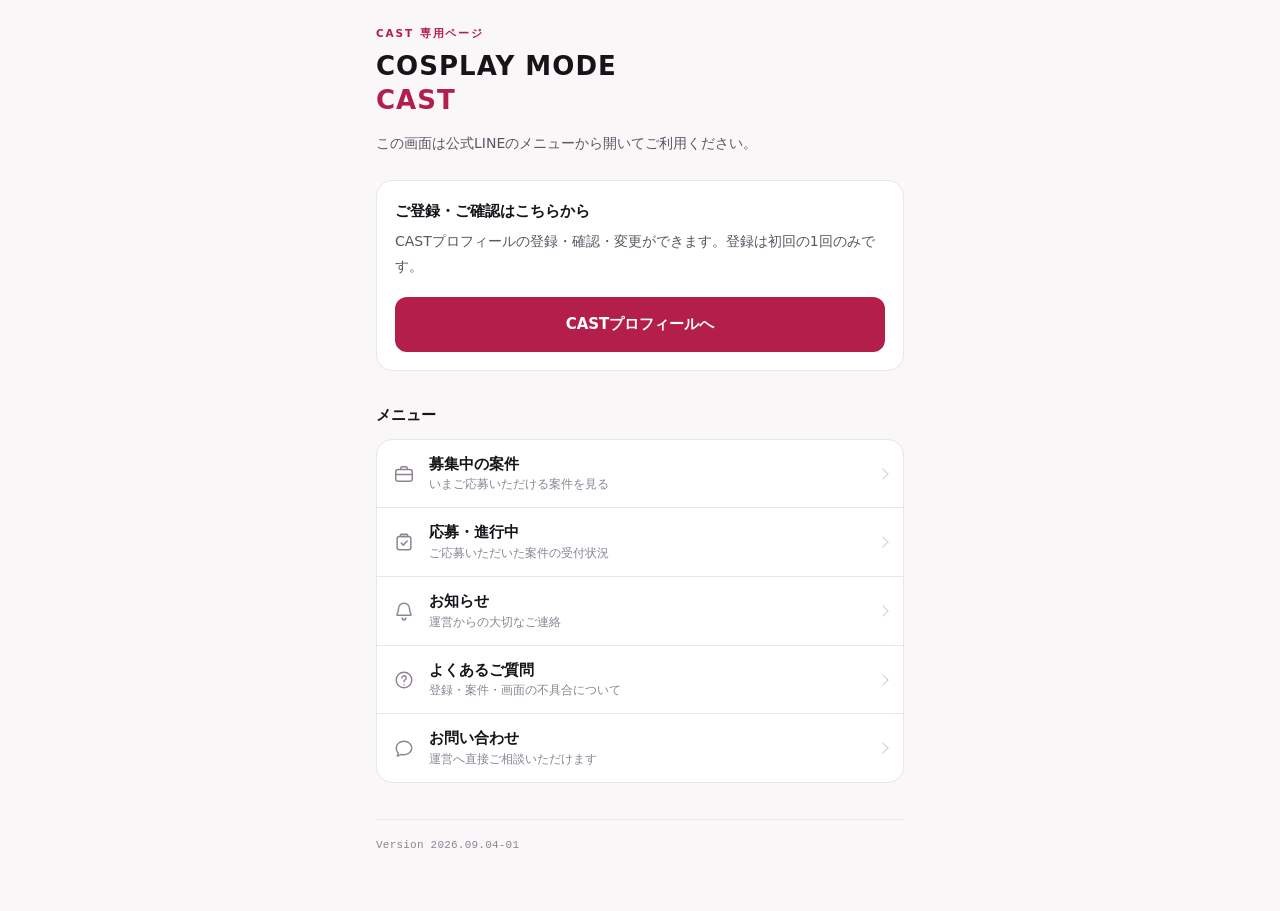
==== index.html @ 5877d8b6 "style: LINE公式サービスの見せ方に寄せて平面的に整える 参考: LYPプレミアムの「あなたのプレミアム特典」画面。 影とグラデーションで区切らず、余白・角丸・1pxの罫で区切る作りに変更した" ====
<!doctype html>
<html lang="ja">
<head>
<meta charset="utf-8">
<meta name="viewport" content="width=device-width, initial-scale=1, viewport-fit=cover">
<meta name="robots" content="noindex, nofollow">
<meta name="theme-color" content="#faf7f9" media="(prefers-color-scheme: light)">
<meta name="theme-color" content="#121016" media="(prefers-color-scheme: dark)">
<title>COSPLAY MODE CAST</title>
<link rel="stylesheet" href="assets/app.css">
</head>
<body>
<div class="wrap">
<main>

<header class="hero">
<p class="eyebrow">CAST 専用ページ</p>
<h1>COSPLAY MODE<span>CAST</span></h1>
<p class="lead">この画面は公式LINEのメニューから開いてご利用ください。</p>
</header>

<div class="panel">
<h3>ご登録・ご確認はこちらから</h3>
<p>CASTプロフィールの登録・確認・変更ができます。登録は初回の1回のみです。</p>
<div class="actions">
<a class="btn btn-primary" href="profile/">CASTプロフィールへ</a>
</div>
</div>

<h2>メニュー</h2>
<ul class="menu">

<li><a href="projects/">
<svg class="ico" viewBox="0 0 24 24" fill="none" stroke="currentColor" stroke-width="1.6" stroke-linecap="round" stroke-linejoin="round" aria-hidden="true"><rect x="3" y="7" width="18" height="13" rx="2.5"/><path d="M8.5 7V5.5A1.5 1.5 0 0 1 10 4h4a1.5 1.5 0 0 1 1.5 1.5V7"/><path d="M3 12.5h18"/></svg>
<span class="m-title">募集中の案件<span class="m-desc">いまご応募いただける案件を見る</span></span>
<span class="chev"></span>
</a></li>

<li><a href="entries/">
<svg class="ico" viewBox="0 0 24 24" fill="none" stroke="currentColor" stroke-width="1.6" stroke-linecap="round" stroke-linejoin="round" aria-hidden="true"><path d="M9 3.5h6a1 1 0 0 1 1 1V6H8V4.5a1 1 0 0 1 1-1z"/><rect x="4.5" y="6" width="15" height="14.5" rx="2.5"/><path d="M9 13.2l2.2 2.2 4.3-4.4"/></svg>
<span class="m-title">応募・進行中<span class="m-desc">ご応募いただいた案件の受付状況</span></span>
<span class="chev"></span>
</a></li>

<li><a href="notices/">
<svg class="ico" viewBox="0 0 24 24" fill="none" stroke="currentColor" stroke-width="1.6" stroke-linecap="round" stroke-linejoin="round" aria-hidden="true"><path d="M6 9.5a6 6 0 0 1 12 0c0 3.8 1.1 5.2 1.7 5.9.4.5 0 1.2-.6 1.2H4.9c-.6 0-1-.7-.6-1.2C4.9 14.7 6 13.3 6 9.5z"/><path d="M10 19.5a2 2 0 0 0 4 0"/></svg>
<span class="m-title">お知らせ<span class="m-desc">運営からの大切なご連絡</span></span>
<span class="chev"></span>
</a></li>

<li><a href="faq/">
<svg class="ico" viewBox="0 0 24 24" fill="none" stroke="currentColor" stroke-width="1.6" stroke-linecap="round" stroke-linejoin="round" aria-hidden="true"><circle cx="12" cy="12" r="8.5"/><path d="M9.7 9.6a2.4 2.4 0 1 1 3.5 2.2c-.8.4-1.2 1-1.2 1.8v.3"/><path d="M12 17.1h.01"/></svg>
<span class="m-title">よくあるご質問<span class="m-desc">登録・案件・画面の不具合について</span></span>
<span class="chev"></span>
</a></li>

<li><a href="contact/">
<svg class="ico" viewBox="0 0 24 24" fill="none" stroke="currentColor" stroke-width="1.6" stroke-linecap="round" stroke-linejoin="round" aria-hidden="true"><path d="M20.5 12c0 4-3.8 7.3-8.5 7.3-.9 0-1.8-.1-2.6-.3L4.7 20.8l1.1-3.2C4.4 16.2 3.5 14.2 3.5 12c0-4 3.8-7.3 8.5-7.3s8.5 3.3 8.5 7.3z"/></svg>
<span class="m-title">お問い合わせ<span class="m-desc">運営へ直接ご相談いただけます</span></span>
<span class="chev"></span>
</a></li>

</ul>

</main>
<footer class="foot"><span id="version"></span></footer>
</div>
<script src="assets/config.js"></script>
<script src="assets/app.js"></script>
</body>
</html>
---- assets/app.css ----
/* COSPLAY MODE CAST — LIFF 共通スタイル
   モバイルファースト。LINEアプリ内ブラウザで読む前提。
   外部フォント・外部CSSは読み込まない（LINE内での表示を速くするため）。

   考えかた
   - 影とグラデーションで区切らない。余白・角丸・1pxの罫で区切る
   - 装飾の線を足さない。見出しは小さな太字ラベルだけで済ませる
   - 色は下のトークンだけを使う。個別の色を直接書かない

   目次
     1. トークン
     2. 土台
     3. 見出しと文章
     4. ブランド表示
     5. 一覧（メニュー）
     6. 進捗
     7. 入力
     8. ボタン
     9. 箱（カード・注意書き・エラー）
    10. 明細
    11. 質問と答え
    12. 空・読み込み中
    13. フッター
    14. 出現
*/

/* ===== 1. トークン ===== */

:root {
  /* 面 */
  --bg: #faf7f9;          /* ページ地。カードを白で立たせるためわずかに色を入れる */
  --surface: #ffffff;     /* カード */
  --surface-2: #f6f2f4;   /* 答えの面・押下・骨組み表示 */
  --field-bg: #ffffff;    /* 入力欄 */

  /* 文字 */
  --text: #171319;
  --text-sub: #5c5462;
  --text-mute: #8c8492;

  /* 罫 */
  --line: #ebe4e8;
  --line-strong: #d6ccd2;

  /* ブランド */
  --accent: #b31e4b;
  --accent-ink: #ffffff;
  --accent-soft: #fdeef3;
  --accent-line: #f2d2dd;

  /* 状態 */
  --ok: #126c4d;
  --ok-soft: #eaf4ef;
  --ok-line: #c6e2d5;
  --err: #b8241d;
  --err-soft: #fdecea;
  --err-line: #f3c9c5;

  /* かたち */
  --r-lg: 16px;   /* カード・一覧 */
  --r-md: 12px;   /* ボタン・入力欄・注意書き */
  --r-sm: 8px;
  --r-pill: 999px;

  --font: "Hiragino Sans", "Hiragino Kaku Gothic ProN", "Yu Gothic", "Noto Sans JP", system-ui, sans-serif;
  --mono: ui-monospace, SFMono-Regular, Menlo, monospace;
}

@media (prefers-color-scheme: dark) {
  :root {
    --bg: #121016;
    --surface: #1c1922;
    --surface-2: #24202c;
    --field-bg: #221e2a;

    --text: #ece8ef;
    --text-sub: #b9b1c1;
    --text-mute: #8b8397;

    --line: #302b39;
    --line-strong: #46404f;

    --accent: #ff6f95;
    --accent-ink: #290914;
    --accent-soft: #2e131c;
    --accent-line: #48202e;

    --ok: #58c99b;
    --ok-soft: #10251c;
    --ok-line: #234a38;
    --err: #ff8a7f;
    --err-soft: #2e1513;
    --err-line: #55251f;
  }
}

/* ===== 2. 土台 ===== */

* { box-sizing: border-box; }

html, body {
  margin: 0;
  padding: 0;
  background: var(--bg);
  color: var(--text);
  font-family: var(--font);
  font-size: 16px;      /* iOS のフォーカス時ズームを防ぐため 16px を下回らせない */
  line-height: 1.75;
  -webkit-text-size-adjust: 100%;
  -webkit-font-smoothing: antialiased;
}

.wrap {
  max-width: 560px;
  margin: 0 auto;
  padding: 20px 16px calc(56px + env(safe-area-inset-bottom));
}

a {
  color: var(--accent);
  text-decoration-thickness: 1px;
  text-underline-offset: 2px;
}

/* 一覧・アコーディオンで使う山括弧。細く大きく描く */
.chev {
  flex: none;
  width: 8px;
  height: 8px;
  border-top: 1.4px solid var(--line-strong);
  border-right: 1.4px solid var(--line-strong);
  transform: rotate(45deg);
}

[hidden] { display: none !important; }

/* ===== 3. 見出しと文章 ===== */

h1 {
  font-size: 22px;
  line-height: 1.45;
  margin: 0 0 8px;
}

/* 装飾の線は引かない。箱の外に置くラベルとして扱う。
   入力欄のラベル（13.5px）より一段大きくして上下関係を出す */
h2 {
  font-size: 15px;
  line-height: 1.6;
  margin: 32px 0 12px;
  padding: 0;
}

h3 {
  font-size: 15px;
  line-height: 1.6;
  margin: 0 0 6px;
}

.lead {
  color: var(--text-sub);
  font-size: 14px;
  line-height: 1.8;
  margin: 0 0 20px;
}

/* 見出しの直後に置かれる箱には間隔をつくる */
h1 + .panel,
h1 + .notice,
h1 + .empty,
h1 + .summary,
.lead + .panel,
.lead + .empty { margin-top: 16px; }

/* ===== 4. ブランド表示 ===== */

/* 入口以外のページの上端。押すと入口へ戻る */
.topbar {
  position: sticky;
  top: 0;
  z-index: 10;
  padding: calc(env(safe-area-inset-top) + 3px) 16px 3px;
  background: var(--bg);   /* color-mix 未対応のブラウザ向け。透明にはしない */
  background: color-mix(in srgb, var(--bg) 86%, transparent);
  backdrop-filter: blur(12px);
  -webkit-backdrop-filter: blur(12px);
  border-bottom: 1px solid var(--line);
}

.topbar-inner {
  max-width: 560px;
  margin: 0 auto;
  min-height: 42px;
  display: flex;
  align-items: center;
  justify-content: center;
}

.wordmark {
  font-size: 11.5px;
  font-weight: 700;
  letter-spacing: 0.16em;
  color: var(--text);
  text-decoration: none;
  white-space: nowrap;
}
.wordmark em {
  font-style: normal;
  color: var(--accent);
}

/* 入口ページの名乗り */
.hero { margin: 4px 0 24px; }

.eyebrow {
  font-size: 10.5px;
  font-weight: 700;
  letter-spacing: 0.18em;
  color: var(--accent);
  margin: 0 0 8px;
}

.hero h1 {
  font-size: 26px;
  line-height: 1.28;
  letter-spacing: 0.04em;
  margin: 0 0 14px;
}
.hero h1 span {
  display: block;
  color: var(--accent);
}

.hero .lead { margin-bottom: 0; }

/* ===== 5. 一覧（メニュー） ===== */

.menu {
  list-style: none;
  margin: 0;
  padding: 0;
  background: var(--surface);
  border: 1px solid var(--line);
  border-radius: var(--r-lg);
  overflow: hidden;
}
.menu li + li { border-top: 1px solid var(--line); }

.menu a {
  display: flex;
  align-items: center;
  gap: 14px;
  min-height: 62px;
  padding: 13px 16px;
  color: var(--text);
  text-decoration: none;
}
.menu a:active { background: var(--surface-2); }

.menu .ico {
  flex: none;
  width: 22px;
  height: 22px;
  color: var(--text-mute);
}

.menu .m-title {
  flex: 1;
  font-size: 15px;
  font-weight: 700;
  line-height: 1.5;
}
.menu .m-desc {
  display: block;
  font-size: 12px;
  font-weight: 400;
  color: var(--text-mute);
  line-height: 1.6;
}

/* ===== 6. 進捗 ===== */

.steps {
  display: flex;
  margin: 0 0 26px;
  list-style: none;
  padding: 0;
}
.steps li {
  position: relative;
  flex: 1;
  text-align: center;
  font-size: 11px;
  line-height: 1.5;
  color: var(--text-mute);
}
/* ひとつ前の段とつなぐ線（自分の中心から左隣の中心まで） */
.steps li::before {
  content: "";
  position: absolute;
  top: 13px;
  left: -50%;
  width: 100%;
  height: 1.5px;
  background: var(--line-strong);
}
.steps li:first-child::before { display: none; }

.steps .no {
  position: relative;
  z-index: 1;
  display: block;
  width: 28px;
  height: 28px;
  margin: 0 auto 6px;
  border-radius: var(--r-pill);
  background: var(--bg);
  border: 1.5px solid var(--line-strong);
  color: var(--text-mute);
  font-size: 12px;
  font-weight: 700;
  line-height: 25px;
}
.steps .t { display: block; }

.steps li.on { color: var(--accent); font-weight: 700; }
.steps li.on .no {
  background: var(--accent);
  border-color: var(--accent);
  color: var(--accent-ink);
}
.steps li.done { color: var(--ok); }
.steps li.done .no {
  background: var(--ok);
  border-color: var(--ok);
  font-size: 0;
}
/* 済みの段はチェックにする */
.steps li.done .no::after {
  content: "";
  position: absolute;
  left: 9px;
  top: 6px;
  width: 6px;
  height: 11px;
  border-right: 1.8px solid #fff;
  border-bottom: 1.8px solid #fff;
  transform: rotate(40deg);
}
/* ここまで進んだ段の線は済みの色にする */
.steps li.done::before,
.steps li.on::before { background: var(--ok); }

/* ===== 7. 入力 ===== */

.field { margin: 0 0 20px; }

.field > label,
.field > .label {
  display: block;
  font-size: 13.5px;
  font-weight: 700;
  margin-bottom: 7px;
}

.req,
.opt {
  display: inline-block;
  font-size: 10px;
  font-weight: 700;
  letter-spacing: 0.04em;
  border-radius: 4px;
  padding: 0 5px;
  margin-left: 6px;
  line-height: 17px;
  vertical-align: 2px;
}
.req {
  color: var(--accent);
  background: var(--accent-soft);
}
.opt {
  color: var(--text-mute);
  background: var(--surface-2);
  font-weight: 400;
}

.hint {
  font-size: 12px;
  line-height: 1.7;
  color: var(--text-mute);
  margin: 5px 0 0;
}

input[type="text"],
input[type="email"],
input[type="date"],
input[type="number"],
select,
textarea {
  width: 100%;
  font: inherit;
  font-size: 16px;
  line-height: 1.5;
  color: var(--text);
  background: var(--field-bg);
  border: 1px solid var(--line-strong);
  border-radius: var(--r-md);
  padding: 13px 14px;
  appearance: none;
  transition: border-color 0.15s ease, box-shadow 0.15s ease;
}
textarea { min-height: 104px; resize: vertical; }

/* セレクトの下向き山括弧 */
select {
  padding-right: 38px;
  background-image:
    linear-gradient(45deg, transparent 50%, var(--text-sub) 50%),
    linear-gradient(135deg, var(--text-sub) 50%, transparent 50%);
  background-position: right 18px center, right 13px center;
  background-size: 5px 5px, 5px 5px;
  background-repeat: no-repeat;
}

input:focus,
select:focus,
textarea:focus {
  border-color: var(--accent);
  box-shadow: 0 0 0 3px var(--accent-soft);
  outline: none;
}

input:focus-visible,
select:focus-visible,
textarea:focus-visible,
button:focus-visible,
a:focus-visible,
summary:focus-visible {
  outline: 2px solid var(--accent);
  outline-offset: 2px;
}

.suffix { display: flex; align-items: center; gap: 8px; }
.suffix input { flex: 1; }
.suffix span { font-size: 14px; color: var(--text-sub); flex: none; }

/* 選択肢 */

.choices { display: flex; flex-wrap: wrap; gap: 8px; }
.choices label {
  display: inline-flex;
  align-items: center;
  gap: 7px;
  font-size: 14px;
  border: 1px solid var(--line-strong);
  border-radius: var(--r-pill);
  padding: 8px 15px;
  cursor: pointer;
  background: var(--surface);
  transition: border-color 0.15s ease, background-color 0.15s ease, color 0.15s ease;
}
.choices input { accent-color: var(--accent); margin: 0; }
.choices label:has(input:checked) {
  border-color: var(--accent);
  background: var(--accent-soft);
  color: var(--accent);
  font-weight: 700;
}
.choices label:active { background: var(--surface-2); }

.check {
  display: flex;
  gap: 11px;
  align-items: flex-start;
  font-size: 14px;
  line-height: 1.7;
  background: var(--surface);
  border: 1px solid var(--line);
  border-radius: var(--r-md);
  padding: 14px 15px;
  cursor: pointer;
  transition: border-color 0.15s ease, background-color 0.15s ease;
}
.check input { margin: 5px 0 0; accent-color: var(--accent); flex: none; }
.check:has(input:checked) {
  border-color: var(--accent-line);
  background: var(--accent-soft);
}

/* 入力エラー */

.field.bad input,
.field.bad select,
.field.bad textarea { border-color: var(--err); }
.field.bad input:focus,
.field.bad select:focus,
.field.bad textarea:focus { box-shadow: 0 0 0 3px var(--err-soft); }

.err-msg {
  display: none;
  font-size: 13px;
  line-height: 1.7;
  color: var(--err);
  margin: 6px 0 0;
}
.field.bad .err-msg { display: block; }

/* ===== 8. ボタン ===== */

.actions {
  display: flex;
  gap: 10px;
  margin-top: 24px;
}
.actions .btn { flex: 1; }

.btn {
  display: inline-flex;
  align-items: center;
  justify-content: center;
  gap: 6px;
  font: inherit;
  font-size: 15px;
  font-weight: 700;
  min-height: 52px;
  padding: 13px 18px;
  border-radius: var(--r-md);
  border: 1px solid transparent;
  cursor: pointer;
  text-decoration: none;
  text-align: center;
  transition: opacity 0.12s ease, background-color 0.15s ease;
}
.btn-primary {
  background: var(--accent);
  color: var(--accent-ink);
}
.btn-secondary {
  background: var(--surface);
  color: var(--text);
  border-color: var(--line-strong);
}
.btn:active { opacity: 0.78; }
.btn-secondary:active { background: var(--surface-2); opacity: 1; }
.btn:disabled { opacity: 0.45; cursor: default; }

/* ===== 9. 箱（カード・注意書き・エラー） ===== */

.panel {
  background: var(--surface);
  border: 1px solid var(--line);
  border-radius: var(--r-lg);
  padding: 18px;
  margin: 0 0 14px;
}
.panel p { margin: 0; font-size: 14px; line-height: 1.8; color: var(--text-sub); }
.panel .summary { margin: 14px 0 0; }
.panel .actions { margin-top: 18px; }

.notice {
  background: var(--accent-soft);
  border: 1px solid var(--accent-line);
  border-radius: var(--r-md);
  padding: 14px 16px;
  font-size: 13.5px;
  line-height: 1.8;
  color: var(--text);
  margin: 0 0 16px;
}
.notice.done {
  background: var(--ok-soft);
  border-color: var(--ok-line);
}

.error-box {
  background: var(--err-soft);
  border: 1px solid var(--err-line);
  border-radius: var(--r-md);
  padding: 15px 16px;
  margin: 0 0 16px;
  font-size: 14px;
  line-height: 1.8;
}
.error-box p { margin: 0 0 8px; }
.error-box .meta {
  font-family: var(--mono);
  font-size: 12px;
  line-height: 1.7;
  color: var(--text-sub);
  margin: 0;
}

/* ===== 10. 明細 ===== */

.summary {
  border-top: 1px solid var(--line);
  margin: 0 0 8px;
}
.summary dl {
  display: grid;
  grid-template-columns: 8em 1fr;
  gap: 0;
  margin: 0;
}
.summary dt,
.summary dd {
  border-bottom: 1px solid var(--line);
  padding: 12px 0;
  margin: 0;
  font-size: 14px;
  line-height: 1.75;
}
.summary dt {
  color: var(--text-mute);
  font-size: 12.5px;
  padding-right: 12px;
}
.summary dd { word-break: break-word; }
.summary dd:empty::before { content: "未入力"; color: var(--text-mute); }

/* ===== 11. 質問と答え ===== */

/* details / summary の開閉をそのまま使う（JSなし） */
.accordion {
  background: var(--surface);
  border: 1px solid var(--line);
  border-radius: var(--r-lg);
  overflow: hidden;
  margin: 0 0 14px;
}
.accordion details + details { border-top: 1px solid var(--line); }

.accordion summary {
  display: flex;
  align-items: center;
  gap: 14px;
  padding: 15px 16px;
  font-size: 14.5px;
  font-weight: 700;
  line-height: 1.6;
  cursor: pointer;
  list-style: none;
}
.accordion summary::-webkit-details-marker { display: none; }
.accordion summary:active { background: var(--surface-2); }
.accordion summary .chev {
  margin-left: auto;
  transform: rotate(135deg);
  transition: transform 0.18s ease;
  position: relative;
  top: -2px;
}
.accordion details[open] summary .chev {
  transform: rotate(-45deg);
  top: 2px;
}

.accordion .acc-body {
  background: var(--surface-2);
  border-top: 1px solid var(--line);
  padding: 15px 16px;
  font-size: 14px;
  line-height: 1.85;
  color: var(--text-sub);
}
.accordion .acc-body p { margin: 0; }
.accordion .acc-body p + p { margin-top: 10px; }

/* ===== 12. 空・読み込み中 ===== */

.empty {
  text-align: center;
  margin: 0 0 14px;
  padding: 44px 20px;
  color: var(--text-sub);
  background: var(--surface);
  border: 1px solid var(--line);
  border-radius: var(--r-lg);
}
.empty strong {
  display: block;
  font-size: 16px;
  line-height: 1.6;
  color: var(--text);
  margin-bottom: 8px;
}
.empty p { margin: 0 0 20px; font-size: 14px; line-height: 1.8; }
.empty .btn { width: 100%; }

.loading {
  padding: 40px 0 64px;
  color: var(--text-mute);
  font-size: 13px;
  text-align: center;
}

.skeleton {
  height: 14px;
  border-radius: var(--r-sm);
  margin: 0 auto 12px;
  background: linear-gradient(90deg, var(--surface-2) 25%, var(--surface) 50%, var(--surface-2) 75%);
  background-size: 300% 100%;
  animation: shimmer 1.4s linear infinite;
}

@keyframes shimmer {
  from { background-position: 150% 0; }
  to { background-position: -150% 0; }
}

/* ===== 13. フッター ===== */

.foot {
  margin-top: 36px;
  padding-top: 16px;
  border-top: 1px solid var(--line);
  font-size: 11px;
  color: var(--text-mute);
  display: flex;
  flex-wrap: wrap;
  align-items: center;
  gap: 6px 14px;
}

.foot #version {
  font-family: var(--mono);
  letter-spacing: 0.02em;
}

.foot a {
  color: var(--text-sub);
  text-decoration: none;
  border-bottom: 1px solid var(--line-strong);
}

/* ===== 14. 出現 ===== */

main, .topbar { animation: rise 0.3s cubic-bezier(0.22, 0.8, 0.3, 1) both; }

@keyframes rise {
  from { opacity: 0; transform: translateY(5px); }
  to { opacity: 1; transform: none; }
}

@media (prefers-reduced-motion: reduce) {
  * { animation: none !important; transition: none !important; }
}
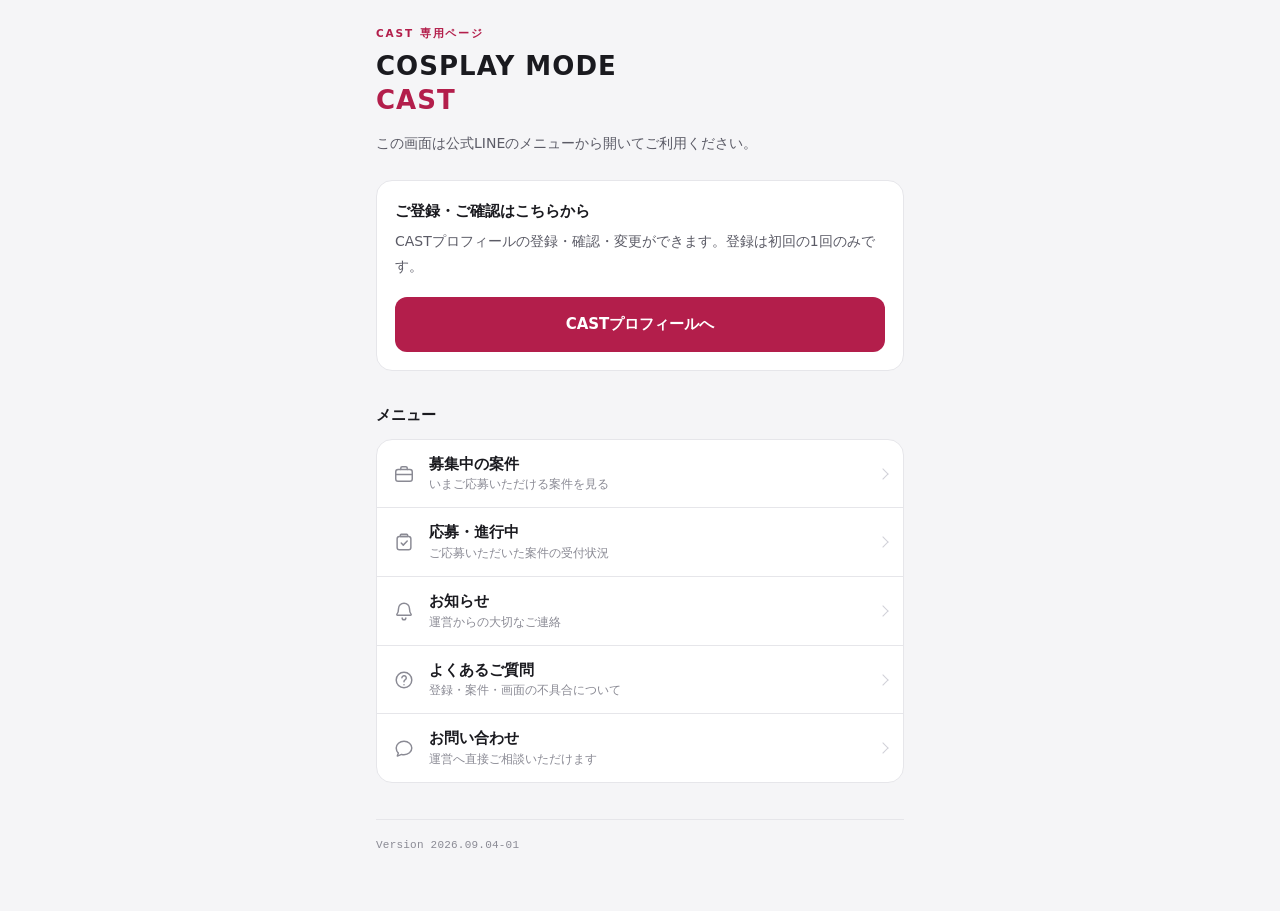
==== commit 020cbe1b: "style: 地色から赤みを抜いてニュートラルなグレーにする 淡い赤の地色が古く見えるため、色味を持たせずに白のカードとの 明度差だけで層をつくる方式へ変更した。  - ページ地 #faf7f9 → " ====
--- a/index.html
+++ b/index.html
@@ -4,8 +4,8 @@
 <meta charset="utf-8">
 <meta name="viewport" content="width=device-width, initial-scale=1, viewport-fit=cover">
 <meta name="robots" content="noindex, nofollow">
-<meta name="theme-color" content="#faf7f9" media="(prefers-color-scheme: light)">
-<meta name="theme-color" content="#121016" media="(prefers-color-scheme: dark)">
+<meta name="theme-color" content="#f5f5f7" media="(prefers-color-scheme: light)">
+<meta name="theme-color" content="#111114" media="(prefers-color-scheme: dark)">
 <title>COSPLAY MODE CAST</title>
 <link rel="stylesheet" href="assets/app.css">
 </head>
--- a/assets/app.css
+++ b/assets/app.css
@@ -27,20 +27,20 @@
 /* ===== 1. トークン ===== */
 
 :root {
-  /* 面 */
-  --bg: #faf7f9;          /* ページ地。カードを白で立たせるためわずかに色を入れる */
+  /* 面。色味は入れない。白のカードとの明度差だけで層をつくる */
+  --bg: #f5f5f7;          /* ページ地 */
   --surface: #ffffff;     /* カード */
-  --surface-2: #f6f2f4;   /* 答えの面・押下・骨組み表示 */
+  --surface-2: #f0f0f3;   /* 答えの面・押下・骨組み表示 */
   --field-bg: #ffffff;    /* 入力欄 */
 
   /* 文字 */
-  --text: #171319;
-  --text-sub: #5c5462;
-  --text-mute: #8c8492;
+  --text: #1a1a1f;
+  --text-sub: #5b5b66;
+  --text-mute: #8a8a94;
 
   /* 罫 */
-  --line: #ebe4e8;
-  --line-strong: #d6ccd2;
+  --line: #e6e6ea;
+  --line-strong: #d1d1d8;
 
   /* ブランド */
   --accent: #b31e4b;
@@ -68,17 +68,17 @@
 
 @media (prefers-color-scheme: dark) {
   :root {
-    --bg: #121016;
-    --surface: #1c1922;
-    --surface-2: #24202c;
-    --field-bg: #221e2a;
-
-    --text: #ece8ef;
-    --text-sub: #b9b1c1;
-    --text-mute: #8b8397;
-
-    --line: #302b39;
-    --line-strong: #46404f;
+    --bg: #111114;
+    --surface: #1b1b20;
+    --surface-2: #24242a;
+    --field-bg: #212127;
+
+    --text: #ececf0;
+    --text-sub: #b5b5c0;
+    --text-mute: #888892;
+
+    --line: #2e2e35;
+    --line-strong: #44444d;
 
     --accent: #ff6f95;
     --accent-ink: #290914;
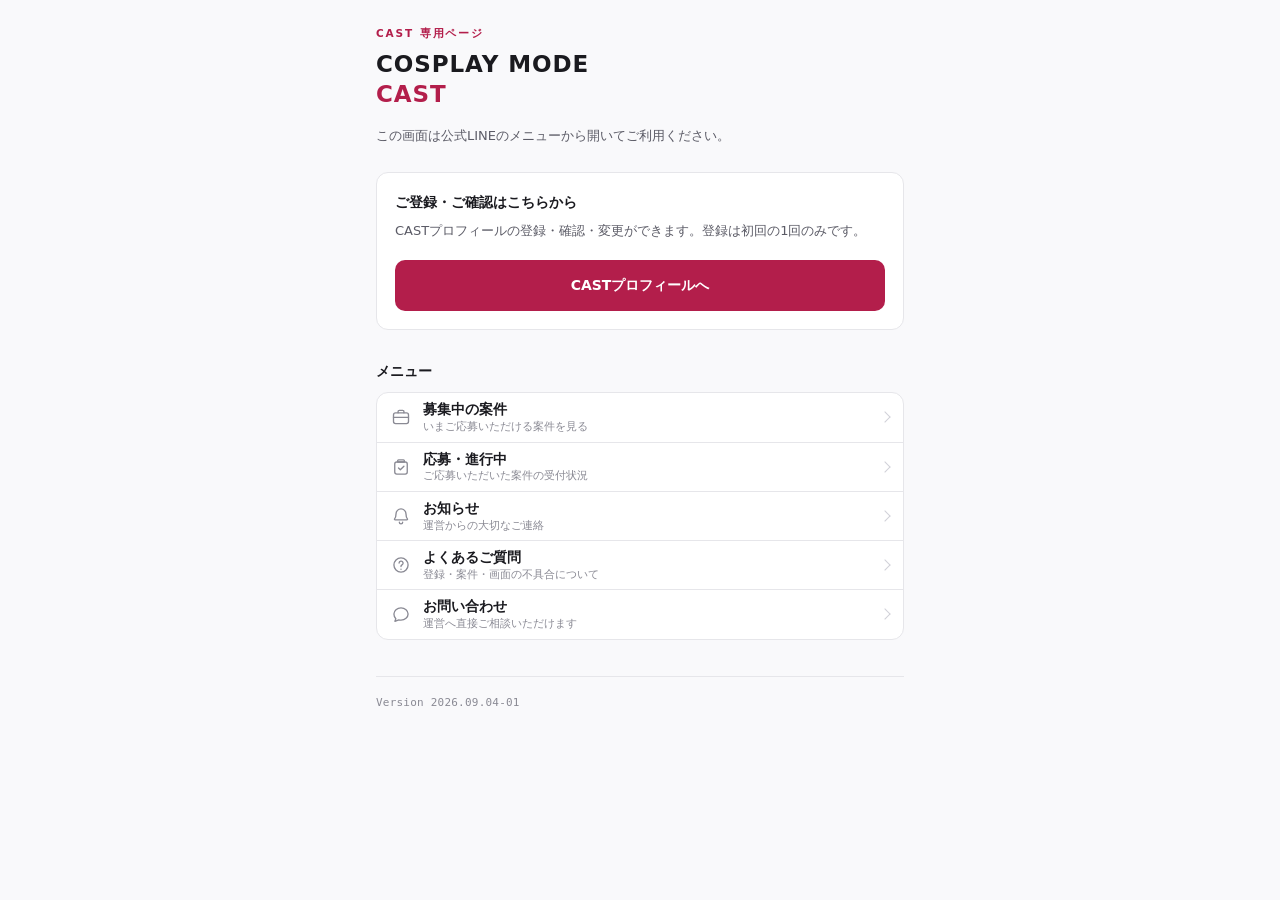
==== commit 14ee6ced: "style: 地色を白へ寄せ、角丸・文字・行の高さを詰める - 地色 #f5f5f7 → #f9f9fb（白に近い灰）。theme-color も全ページ更新 - 角丸を四角寄りに。カード16→12p" ====
--- a/index.html
+++ b/index.html
@@ -4,7 +4,7 @@
 <meta charset="utf-8">
 <meta name="viewport" content="width=device-width, initial-scale=1, viewport-fit=cover">
 <meta name="robots" content="noindex, nofollow">
-<meta name="theme-color" content="#f5f5f7" media="(prefers-color-scheme: light)">
+<meta name="theme-color" content="#f9f9fb" media="(prefers-color-scheme: light)">
 <meta name="theme-color" content="#111114" media="(prefers-color-scheme: dark)">
 <title>COSPLAY MODE CAST</title>
 <link rel="stylesheet" href="assets/app.css">
--- a/assets/app.css
+++ b/assets/app.css
@@ -28,9 +28,9 @@
 
 :root {
   /* 面。色味は入れない。白のカードとの明度差だけで層をつくる */
-  --bg: #f5f5f7;          /* ページ地 */
+  --bg: #f9f9fb;          /* ページ地。白に寄せる */
   --surface: #ffffff;     /* カード */
-  --surface-2: #f0f0f3;   /* 答えの面・押下・骨組み表示 */
+  --surface-2: #f1f1f4;   /* 答えの面・押下・骨組み表示 */
   --field-bg: #ffffff;    /* 入力欄 */
 
   /* 文字 */
@@ -57,9 +57,9 @@
   --err-line: #f3c9c5;
 
   /* かたち */
-  --r-lg: 16px;   /* カード・一覧 */
-  --r-md: 12px;   /* ボタン・入力欄・注意書き */
-  --r-sm: 8px;
+  --r-lg: 12px;   /* カード・一覧 */
+  --r-md: 10px;   /* ボタン・入力欄・注意書き */
+  --r-sm: 6px;
   --r-pill: 999px;
 
   --font: "Hiragino Sans", "Hiragino Kaku Gothic ProN", "Yu Gothic", "Noto Sans JP", system-ui, sans-serif;
@@ -137,29 +137,28 @@
 /* ===== 3. 見出しと文章 ===== */
 
 h1 {
-  font-size: 22px;
+  font-size: 20px;
   line-height: 1.45;
   margin: 0 0 8px;
 }
 
-/* 装飾の線は引かない。箱の外に置くラベルとして扱う。
-   入力欄のラベル（13.5px）より一段大きくして上下関係を出す */
+/* 装飾の線は引かない。箱の外に置くラベルとして扱う */
 h2 {
-  font-size: 15px;
+  font-size: 14px;
   line-height: 1.6;
-  margin: 32px 0 12px;
+  margin: 30px 0 10px;
   padding: 0;
 }
 
 h3 {
-  font-size: 15px;
+  font-size: 14px;
   line-height: 1.6;
   margin: 0 0 6px;
 }
 
 .lead {
   color: var(--text-sub);
-  font-size: 14px;
+  font-size: 13px;
   line-height: 1.8;
   margin: 0 0 20px;
 }
@@ -221,8 +220,8 @@
 }
 
 .hero h1 {
-  font-size: 26px;
-  line-height: 1.28;
+  font-size: 23px;
+  line-height: 1.3;
   letter-spacing: 0.04em;
   margin: 0 0 14px;
 }
@@ -249,9 +248,9 @@
 .menu a {
   display: flex;
   align-items: center;
-  gap: 14px;
-  min-height: 62px;
-  padding: 13px 16px;
+  gap: 12px;
+  min-height: 46px;   /* 指の当たり判定は行全体で確保する */
+  padding: 7px 14px;
   color: var(--text);
   text-decoration: none;
 }
@@ -259,23 +258,23 @@
 
 .menu .ico {
   flex: none;
-  width: 22px;
-  height: 22px;
+  width: 20px;
+  height: 20px;
   color: var(--text-mute);
 }
 
 .menu .m-title {
   flex: 1;
-  font-size: 15px;
-  font-weight: 700;
-  line-height: 1.5;
+  font-size: 13.5px;
+  font-weight: 700;
+  line-height: 1.4;
 }
 .menu .m-desc {
   display: block;
-  font-size: 12px;
+  font-size: 11px;
   font-weight: 400;
   color: var(--text-mute);
-  line-height: 1.6;
+  line-height: 1.4;
 }
 
 /* ===== 6. 進捗 ===== */
@@ -358,9 +357,9 @@
 .field > label,
 .field > .label {
   display: block;
-  font-size: 13.5px;
-  font-weight: 700;
-  margin-bottom: 7px;
+  font-size: 12.5px;   /* 見出し（14px）と混ざらないよう一段下げる */
+  font-weight: 700;
+  margin-bottom: 6px;
 }
 
 .req,
@@ -386,7 +385,7 @@
 }
 
 .hint {
-  font-size: 12px;
+  font-size: 11.5px;
   line-height: 1.7;
   color: var(--text-mute);
   margin: 5px 0 0;
@@ -443,7 +442,7 @@
 
 .suffix { display: flex; align-items: center; gap: 8px; }
 .suffix input { flex: 1; }
-.suffix span { font-size: 14px; color: var(--text-sub); flex: none; }
+.suffix span { font-size: 13px; color: var(--text-sub); flex: none; }
 
 /* 選択肢 */
 
@@ -452,7 +451,7 @@
   display: inline-flex;
   align-items: center;
   gap: 7px;
-  font-size: 14px;
+  font-size: 13px;
   border: 1px solid var(--line-strong);
   border-radius: var(--r-pill);
   padding: 8px 15px;
@@ -473,7 +472,7 @@
   display: flex;
   gap: 11px;
   align-items: flex-start;
-  font-size: 14px;
+  font-size: 13px;
   line-height: 1.7;
   background: var(--surface);
   border: 1px solid var(--line);
@@ -499,7 +498,7 @@
 
 .err-msg {
   display: none;
-  font-size: 13px;
+  font-size: 12.5px;
   line-height: 1.7;
   color: var(--err);
   margin: 6px 0 0;
@@ -521,10 +520,10 @@
   justify-content: center;
   gap: 6px;
   font: inherit;
-  font-size: 15px;
-  font-weight: 700;
-  min-height: 52px;
-  padding: 13px 18px;
+  font-size: 14px;
+  font-weight: 700;
+  min-height: 48px;
+  padding: 12px 18px;
   border-radius: var(--r-md);
   border: 1px solid transparent;
   cursor: pointer;
@@ -554,7 +553,7 @@
   padding: 18px;
   margin: 0 0 14px;
 }
-.panel p { margin: 0; font-size: 14px; line-height: 1.8; color: var(--text-sub); }
+.panel p { margin: 0; font-size: 13px; line-height: 1.8; color: var(--text-sub); }
 .panel .summary { margin: 14px 0 0; }
 .panel .actions { margin-top: 18px; }
 
@@ -562,8 +561,8 @@
   background: var(--accent-soft);
   border: 1px solid var(--accent-line);
   border-radius: var(--r-md);
-  padding: 14px 16px;
-  font-size: 13.5px;
+  padding: 13px 15px;
+  font-size: 13px;
   line-height: 1.8;
   color: var(--text);
   margin: 0 0 16px;
@@ -577,9 +576,9 @@
   background: var(--err-soft);
   border: 1px solid var(--err-line);
   border-radius: var(--r-md);
-  padding: 15px 16px;
+  padding: 14px 15px;
   margin: 0 0 16px;
-  font-size: 14px;
+  font-size: 13px;
   line-height: 1.8;
 }
 .error-box p { margin: 0 0 8px; }
@@ -606,14 +605,14 @@
 .summary dt,
 .summary dd {
   border-bottom: 1px solid var(--line);
-  padding: 12px 0;
+  padding: 11px 0;
   margin: 0;
-  font-size: 14px;
+  font-size: 13px;
   line-height: 1.75;
 }
 .summary dt {
   color: var(--text-mute);
-  font-size: 12.5px;
+  font-size: 12px;
   padding-right: 12px;
 }
 .summary dd { word-break: break-word; }
@@ -635,8 +634,8 @@
   display: flex;
   align-items: center;
   gap: 14px;
-  padding: 15px 16px;
-  font-size: 14.5px;
+  padding: 13px 15px;
+  font-size: 13.5px;
   font-weight: 700;
   line-height: 1.6;
   cursor: pointer;
@@ -659,8 +658,8 @@
 .accordion .acc-body {
   background: var(--surface-2);
   border-top: 1px solid var(--line);
-  padding: 15px 16px;
-  font-size: 14px;
+  padding: 13px 15px;
+  font-size: 13px;
   line-height: 1.85;
   color: var(--text-sub);
 }
@@ -680,12 +679,12 @@
 }
 .empty strong {
   display: block;
-  font-size: 16px;
+  font-size: 15px;
   line-height: 1.6;
   color: var(--text);
   margin-bottom: 8px;
 }
-.empty p { margin: 0 0 20px; font-size: 14px; line-height: 1.8; }
+.empty p { margin: 0 0 20px; font-size: 13px; line-height: 1.8; }
 .empty .btn { width: 100%; }
 
 .loading {
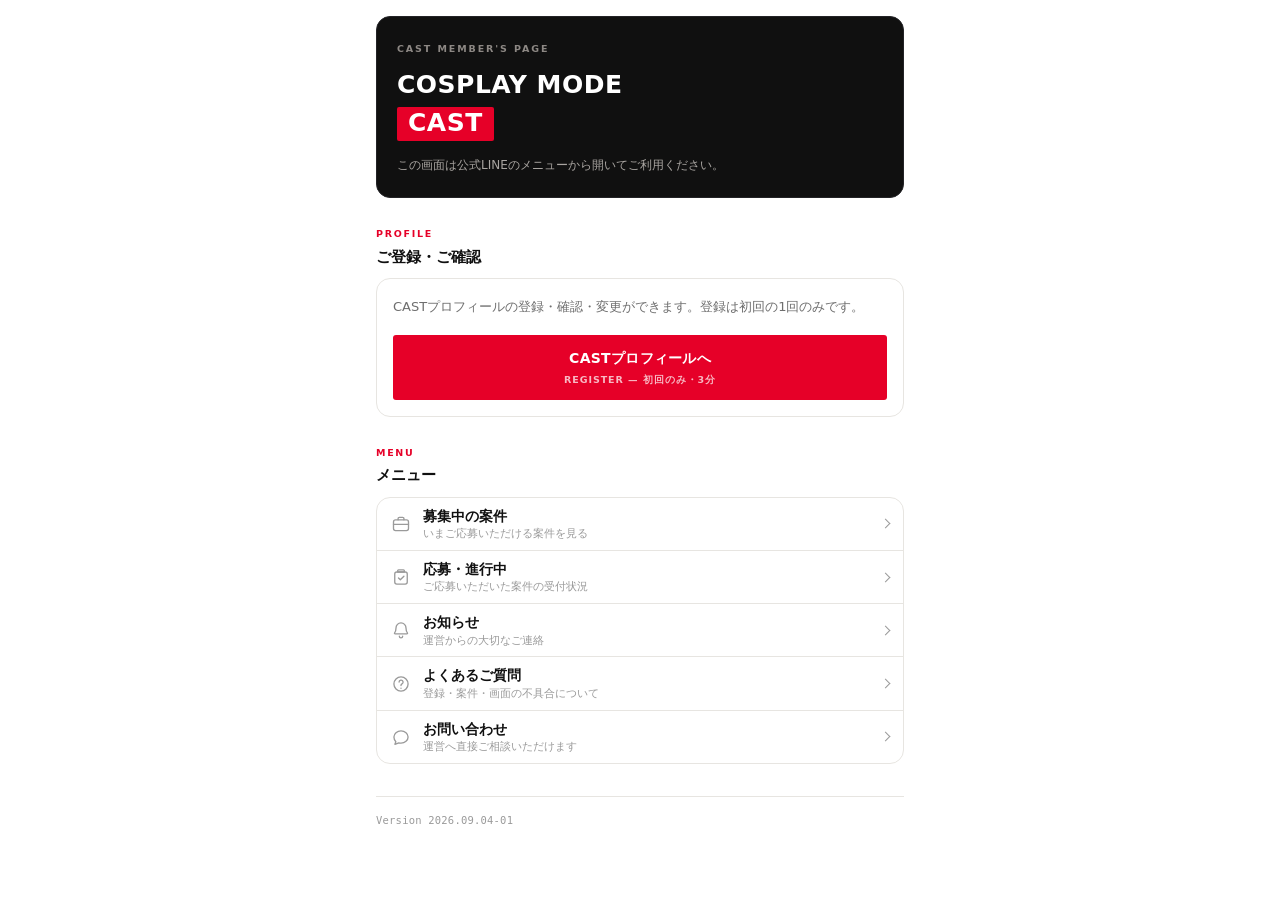
==== commit 508ddaa4: "feat: 募集LPとWeverseに寄せた配色・構成へ全面的に切り替える 参考: cast.cosplaymode.net（ブランドの芯）と weverse.io（画面の作り）。  - ブランド赤を" ====
--- a/index.html
+++ b/index.html
@@ -4,8 +4,8 @@
 <meta charset="utf-8">
 <meta name="viewport" content="width=device-width, initial-scale=1, viewport-fit=cover">
 <meta name="robots" content="noindex, nofollow">
-<meta name="theme-color" content="#f9f9fb" media="(prefers-color-scheme: light)">
-<meta name="theme-color" content="#111114" media="(prefers-color-scheme: dark)">
+<meta name="theme-color" content="#ffffff" media="(prefers-color-scheme: light)">
+<meta name="theme-color" content="#0e0e10" media="(prefers-color-scheme: dark)">
 <title>COSPLAY MODE CAST</title>
 <link rel="stylesheet" href="assets/app.css">
 </head>
@@ -14,20 +14,20 @@
 <main>
 
 <header class="hero">
-<p class="eyebrow">CAST 専用ページ</p>
-<h1>COSPLAY MODE<span>CAST</span></h1>
-<p class="lead">この画面は公式LINEのメニューから開いてご利用ください。</p>
+<p class="hero-en">CAST MEMBER'S PAGE</p>
+<h1><span class="l1">COSPLAY MODE</span><span class="tag">CAST</span></h1>
+<p class="hero-sub">この画面は公式LINEのメニューから開いてご利用ください。</p>
 </header>
 
+<div class="sec"><p class="sec-en">PROFILE</p><h2>ご登録・ご確認</h2></div>
 <div class="panel">
-<h3>ご登録・ご確認はこちらから</h3>
 <p>CASTプロフィールの登録・確認・変更ができます。登録は初回の1回のみです。</p>
 <div class="actions">
-<a class="btn btn-primary" href="profile/">CASTプロフィールへ</a>
+<a class="btn btn-primary" href="profile/">CASTプロフィールへ<span class="btn-sub">REGISTER — 初回のみ・3分</span></a>
 </div>
 </div>
 
-<h2>メニュー</h2>
+<div class="sec"><p class="sec-en">MENU</p><h2>メニュー</h2></div>
 <ul class="menu">
 
 <li><a href="projects/">
--- a/assets/app.css
+++ b/assets/app.css
@@ -1,108 +1,97 @@
 /* COSPLAY MODE CAST — LIFF 共通スタイル
-   モバイルファースト。LINEアプリ内ブラウザで読む前提。
-   外部フォント・外部CSSは読み込まない（LINE内での表示を速くするため）。
-
-   考えかた
-   - 影とグラデーションで区切らない。余白・角丸・1pxの罫で区切る
-   - 装飾の線を足さない。見出しは小さな太字ラベルだけで済ませる
-   - 色は下のトークンだけを使う。個別の色を直接書かない
+
+   ブランドの芯は募集LP（cast.cosplaymode.net）から
+   - 赤 #e60028・黒 #101010・英字大文字の節ラベル・角ばった押しボタン
+   画面としての作りは Weverse から
+   - 土台は色を持たない。余白で区切る。面だけ丸める。文字の太さで階層を作る
+
+   守ること
+   - 赤は「押せるもの」と「必須」にだけ使う。飾りに使わない
+   - 黒地の上で赤い文字を使わない。コントラストが 3.4:1 しかなく、
+     細い字だと境界が滲んで読みづらい。黒地で赤を出すときは面（座布団）にする
+   - 入力欄の文字は 16px を下回らせない。iOS が勝手にズームする
 
    目次
-     1. トークン
-     2. 土台
-     3. 見出しと文章
-     4. ブランド表示
-     5. 一覧（メニュー）
-     6. 進捗
-     7. 入力
-     8. ボタン
-     9. 箱（カード・注意書き・エラー）
-    10. 明細
-    11. 質問と答え
-    12. 空・読み込み中
-    13. フッター
-    14. 出現
+     1. トークン        8. ボタン
+     2. 土台            9. 箱
+     3. ブランド表示   10. 明細
+     4. 節の見出し     11. 質問と答え
+     5. 一覧           12. 空・読み込み中
+     6. 進捗           13. フッター
+     7. 入力           14. 出現
 */
 
-/* ===== 1. トークン ===== */
-
 :root {
-  /* 面。色味は入れない。白のカードとの明度差だけで層をつくる */
-  --bg: #f9f9fb;          /* ページ地。白に寄せる */
-  --surface: #ffffff;     /* カード */
-  --surface-2: #f1f1f4;   /* 答えの面・押下・骨組み表示 */
-  --field-bg: #ffffff;    /* 入力欄 */
-
-  /* 文字 */
-  --text: #1a1a1f;
-  --text-sub: #5b5b66;
-  --text-mute: #8a8a94;
+  /* 紙 */
+  --paper: #ffffff;
+  --paper-2: #f5f4f1;   /* LP の地色。答えの面・押下 */
+  --paper-3: #efedea;
+
+  /* 墨 */
+  --ink: #101010;
+  --ink-sub: #6e6e6e;
+  --ink-mute: #9a9a9a;
 
   /* 罫 */
-  --line: #e6e6ea;
-  --line-strong: #d1d1d8;
+  --line: #e7e5e1;
+  --line-strong: #d3d0ca;
 
   /* ブランド */
-  --accent: #b31e4b;
-  --accent-ink: #ffffff;
-  --accent-soft: #fdeef3;
-  --accent-line: #f2d2dd;
+  --red: #e60028;
+  --red-ink: #ffffff;
+  --red-soft: #fdecef;
+  --red-line: #f7ccd4;
 
   /* 状態 */
-  --ok: #126c4d;
-  --ok-soft: #eaf4ef;
-  --ok-line: #c6e2d5;
-  --err: #b8241d;
-  --err-soft: #fdecea;
-  --err-line: #f3c9c5;
-
-  /* かたち */
-  --r-lg: 12px;   /* カード・一覧 */
-  --r-md: 10px;   /* ボタン・入力欄・注意書き */
-  --r-sm: 6px;
-  --r-pill: 999px;
-
-  --font: "Hiragino Sans", "Hiragino Kaku Gothic ProN", "Yu Gothic", "Noto Sans JP", system-ui, sans-serif;
+  --ok: #0d7a4f;
+  --ok-soft: #ebf5f0;
+  --ok-line: #c3e2d3;
+  --err: #c8102e;
+  --err-soft: #fdecee;
+  --err-line: #f7ccd2;
+
+  /* かたち。押せるものは角ばらせ、面だけ丸める */
+  --r-box: 14px;
+  --r-hit: 3px;
+
+  --font: "Hiragino Sans", "Hiragino Kaku Gothic ProN", "Noto Sans JP", "Yu Gothic", system-ui, sans-serif;
   --mono: ui-monospace, SFMono-Regular, Menlo, monospace;
 }
 
 @media (prefers-color-scheme: dark) {
   :root {
-    --bg: #111114;
-    --surface: #1b1b20;
-    --surface-2: #24242a;
-    --field-bg: #212127;
-
-    --text: #ececf0;
-    --text-sub: #b5b5c0;
-    --text-mute: #888892;
-
-    --line: #2e2e35;
-    --line-strong: #44444d;
-
-    --accent: #ff6f95;
-    --accent-ink: #290914;
-    --accent-soft: #2e131c;
-    --accent-line: #48202e;
-
-    --ok: #58c99b;
-    --ok-soft: #10251c;
-    --ok-line: #234a38;
-    --err: #ff8a7f;
-    --err-soft: #2e1513;
-    --err-line: #55251f;
+    --paper: #0e0e10;
+    --paper-2: #1a1a1d;
+    --paper-3: #232327;
+
+    --ink: #f2f2f3;
+    --ink-sub: #a8a8ad;
+    --ink-mute: #7c7c83;
+
+    --line: #2a2a2e;
+    --line-strong: #3d3d43;
+
+    --red: #ff3d5e;
+    --red-ink: #1a0206;
+    --red-soft: #2b0d13;
+    --red-line: #45151f;
+
+    --ok: #4fc48c;
+    --ok-soft: #0f2318;
+    --ok-line: #204534;
+    --err: #ff7a6d;
+    --err-soft: #2b1310;
+    --err-line: #4d211c;
   }
 }
-
-/* ===== 2. 土台 ===== */
 
 * { box-sizing: border-box; }
 
 html, body {
   margin: 0;
   padding: 0;
-  background: var(--bg);
-  color: var(--text);
+  background: var(--paper);
+  color: var(--ink);
   font-family: var(--font);
   font-size: 16px;      /* iOS のフォーカス時ズームを防ぐため 16px を下回らせない */
   line-height: 1.75;
@@ -113,171 +102,165 @@
 .wrap {
   max-width: 560px;
   margin: 0 auto;
-  padding: 20px 16px calc(56px + env(safe-area-inset-bottom));
-}
-
-a {
-  color: var(--accent);
-  text-decoration-thickness: 1px;
-  text-underline-offset: 2px;
-}
-
-/* 一覧・アコーディオンで使う山括弧。細く大きく描く */
+  padding: 16px 16px calc(56px + env(safe-area-inset-bottom));
+}
+
+a { color: var(--red); text-underline-offset: 2px; }
+
 .chev {
   flex: none;
-  width: 8px;
-  height: 8px;
-  border-top: 1.4px solid var(--line-strong);
-  border-right: 1.4px solid var(--line-strong);
+  width: 7px;
+  height: 7px;
+  border-top: 1.4px solid var(--ink-mute);
+  border-right: 1.4px solid var(--ink-mute);
   transform: rotate(45deg);
 }
 
 [hidden] { display: none !important; }
 
-/* ===== 3. 見出しと文章 ===== */
-
-h1 {
-  font-size: 20px;
-  line-height: 1.45;
-  margin: 0 0 8px;
-}
-
-/* 装飾の線は引かない。箱の外に置くラベルとして扱う */
-h2 {
-  font-size: 14px;
-  line-height: 1.6;
-  margin: 30px 0 10px;
-  padding: 0;
-}
-
-h3 {
-  font-size: 14px;
-  line-height: 1.6;
-  margin: 0 0 6px;
-}
-
-.lead {
-  color: var(--text-sub);
-  font-size: 13px;
-  line-height: 1.8;
-  margin: 0 0 20px;
-}
-
-/* 見出しの直後に置かれる箱には間隔をつくる */
-h1 + .panel,
-h1 + .notice,
-h1 + .empty,
-h1 + .summary,
-.lead + .panel,
-.lead + .empty { margin-top: 16px; }
-
-/* ===== 4. ブランド表示 ===== */
-
-/* 入口以外のページの上端。押すと入口へ戻る */
+/* ---- 上部のブランド帯 ---- */
+
 .topbar {
   position: sticky;
   top: 0;
   z-index: 10;
   padding: calc(env(safe-area-inset-top) + 3px) 16px 3px;
-  background: var(--bg);   /* color-mix 未対応のブラウザ向け。透明にはしない */
-  background: color-mix(in srgb, var(--bg) 86%, transparent);
+  background: var(--paper);
+  background: color-mix(in srgb, var(--paper) 88%, transparent);
   backdrop-filter: blur(12px);
   -webkit-backdrop-filter: blur(12px);
   border-bottom: 1px solid var(--line);
 }
-
 .topbar-inner {
   max-width: 560px;
   margin: 0 auto;
-  min-height: 42px;
+  min-height: 40px;
   display: flex;
   align-items: center;
   justify-content: center;
 }
-
 .wordmark {
-  font-size: 11.5px;
-  font-weight: 700;
-  letter-spacing: 0.16em;
-  color: var(--text);
+  font-size: 11px;
+  font-weight: 800;
+  letter-spacing: 0.14em;
+  color: var(--ink);
   text-decoration: none;
   white-space: nowrap;
 }
-.wordmark em {
-  font-style: normal;
-  color: var(--accent);
-}
-
-/* 入口ページの名乗り */
-.hero { margin: 4px 0 24px; }
-
-.eyebrow {
-  font-size: 10.5px;
-  font-weight: 700;
+.wordmark em { font-style: normal; color: var(--red); }
+
+/* ---- 入口の黒カード（LPの黒帯 × Weverseの大きな面） ---- */
+
+/* 入口の黒カード。ここは明暗どちらでも黒のままなので、
+   トークンではなく実際の色を直接書く。
+   赤は文字に使わず、CAST の座布団としてだけ出す（黒地に赤文字は滲む）。 */
+.hero {
+  background: #101010;
+  /* 暗い配色のときページ地と同化するので、常に薄い縁を持たせる。
+     明るい配色では黒に沈んで見えない */
+  border: 1px solid #232326;
+  border-radius: var(--r-box);
+  padding: 24px 20px 22px;
+  margin: 0 0 26px;
+}
+.hero-en {
+  font-size: 9.5px;
+  font-weight: 800;
+  letter-spacing: 0.2em;
+  color: #8d8884;
+  margin: 0 0 12px;
+}
+.hero h1 {
+  font-size: 25px;
+  font-weight: 900;
+  line-height: 1.2;
+  letter-spacing: 0.02em;
+  color: #ffffff;
+  margin: 0 0 14px;
+}
+.hero h1 .l1 { display: block; }
+.hero h1 .tag {
+  display: inline-block;
+  margin-top: 7px;
+  padding: 1px 11px 3px;
+  border-radius: 2px;
+  background: #e60028;   /* 白抜きの座布団。白 on この赤で 4.6:1 */
+  color: #ffffff;
+}
+.hero-sub {
+  font-size: 12px;
+  line-height: 1.7;
+  color: #a9a5a1;
+  margin: 0;
+}
+
+/* ---- 節の見出し（英字ラベル＋日本語） ---- */
+
+.sec { margin: 28px 0 10px; }
+.sec:first-child { margin-top: 0; }
+.sec-en {
+  font-size: 9.5px;
+  font-weight: 800;
   letter-spacing: 0.18em;
-  color: var(--accent);
-  margin: 0 0 8px;
-}
-
-.hero h1 {
-  font-size: 23px;
-  line-height: 1.3;
-  letter-spacing: 0.04em;
-  margin: 0 0 14px;
-}
-.hero h1 span {
-  display: block;
-  color: var(--accent);
-}
-
-.hero .lead { margin-bottom: 0; }
-
-/* ===== 5. 一覧（メニュー） ===== */
+  color: var(--red);
+  margin: 0 0 3px;
+}
+.sec h2 {
+  font-size: 15px;
+  font-weight: 800;
+  line-height: 1.5;
+  margin: 0;
+}
+/* ページの題。節ラベルと同じ作りのまま、大きさだけ上げる */
+.sec-lead { margin-top: 0; }
+.sec-lead h2 { font-size: 19px; line-height: 1.4; }
+
+h1 { font-size: 20px; font-weight: 800; line-height: 1.4; margin: 0 0 8px; }
+h2 { font-size: 15px; font-weight: 800; line-height: 1.5; margin: 28px 0 10px; }
+h3 { font-size: 14px; font-weight: 800; line-height: 1.5; margin: 0 0 6px; }
+
+.lead {
+  color: var(--ink-sub);
+  font-size: 13px;
+  line-height: 1.8;
+  margin: 0 0 18px;
+}
+
+/* ---- 一覧 ---- */
 
 .menu {
   list-style: none;
   margin: 0;
   padding: 0;
-  background: var(--surface);
+  background: var(--paper);
   border: 1px solid var(--line);
-  border-radius: var(--r-lg);
+  border-radius: var(--r-box);
   overflow: hidden;
 }
 .menu li + li { border-top: 1px solid var(--line); }
-
 .menu a {
   display: flex;
   align-items: center;
   gap: 12px;
-  min-height: 46px;   /* 指の当たり判定は行全体で確保する */
-  padding: 7px 14px;
-  color: var(--text);
+  min-height: 46px;
+  padding: 8px 14px;
+  color: var(--ink);
   text-decoration: none;
 }
-.menu a:active { background: var(--surface-2); }
-
-.menu .ico {
-  flex: none;
-  width: 20px;
-  height: 20px;
-  color: var(--text-mute);
-}
-
-.menu .m-title {
-  flex: 1;
-  font-size: 13.5px;
-  font-weight: 700;
-  line-height: 1.4;
-}
+.menu a:active { background: var(--paper-2); }
+.menu .ico { flex: none; width: 20px; height: 20px; color: var(--ink-mute); }
+.menu .m-title { flex: 1; font-size: 14px; font-weight: 700; line-height: 1.45; }
 .menu .m-desc {
   display: block;
   font-size: 11px;
   font-weight: 400;
-  color: var(--text-mute);
-  line-height: 1.4;
-}
-
-/* ===== 6. 進捗 ===== */
+  color: var(--ink-mute);
+  line-height: 1.45;
+}
+
+/* ---- 進捗 ----
+   丸に数字・済みはチェック。LPの 01/02/03 より、
+   「いまどこか・あと何段か」が一目で分かるのでこちらを採る。 */
 
 .steps {
   display: flex;
@@ -291,7 +274,7 @@
   text-align: center;
   font-size: 11px;
   line-height: 1.5;
-  color: var(--text-mute);
+  color: var(--ink-mute);
 }
 /* ひとつ前の段とつなぐ線（自分の中心から左隣の中心まで） */
 .steps li::before {
@@ -312,21 +295,21 @@
   width: 28px;
   height: 28px;
   margin: 0 auto 6px;
-  border-radius: var(--r-pill);
-  background: var(--bg);
+  border-radius: 999px;
+  background: var(--paper);
   border: 1.5px solid var(--line-strong);
-  color: var(--text-mute);
+  color: var(--ink-mute);
   font-size: 12px;
   font-weight: 700;
   line-height: 25px;
 }
 .steps .t { display: block; }
 
-.steps li.on { color: var(--accent); font-weight: 700; }
+.steps li.on { color: var(--red); font-weight: 700; }
 .steps li.on .no {
-  background: var(--accent);
-  border-color: var(--accent);
-  color: var(--accent-ink);
+  background: var(--red);
+  border-color: var(--red);
+  color: var(--red-ink);
 }
 .steps li.done { color: var(--ok); }
 .steps li.done .no {
@@ -334,7 +317,6 @@
   border-color: var(--ok);
   font-size: 0;
 }
-/* 済みの段はチェックにする */
 .steps li.done .no::after {
   content: "";
   position: absolute;
@@ -350,123 +332,86 @@
 .steps li.done::before,
 .steps li.on::before { background: var(--ok); }
 
-/* ===== 7. 入力 ===== */
-
-.field { margin: 0 0 20px; }
-
+/* ---- 入力 ---- */
+
+.field { margin: 0 0 18px; }
 .field > label,
-.field > .label {
-  display: block;
-  font-size: 12.5px;   /* 見出し（14px）と混ざらないよう一段下げる */
-  font-weight: 700;
-  margin-bottom: 6px;
-}
-
-.req,
-.opt {
+.field > .label { display: block; font-size: 12.5px; font-weight: 700; margin-bottom: 6px; }
+
+.req, .opt {
   display: inline-block;
-  font-size: 10px;
-  font-weight: 700;
-  letter-spacing: 0.04em;
-  border-radius: 4px;
+  font-size: 9.5px;
+  font-weight: 800;
+  letter-spacing: 0.06em;
+  border-radius: 2px;
   padding: 0 5px;
   margin-left: 6px;
-  line-height: 17px;
+  line-height: 16px;
   vertical-align: 2px;
 }
-.req {
-  color: var(--accent);
-  background: var(--accent-soft);
-}
-.opt {
-  color: var(--text-mute);
-  background: var(--surface-2);
-  font-weight: 400;
-}
-
-.hint {
-  font-size: 11.5px;
-  line-height: 1.7;
-  color: var(--text-mute);
-  margin: 5px 0 0;
-}
-
-input[type="text"],
-input[type="email"],
-input[type="date"],
-input[type="number"],
-select,
-textarea {
+.req { color: var(--red-ink); background: var(--red); }
+.opt { color: var(--ink-mute); background: var(--paper-2); font-weight: 400; }
+
+.hint { font-size: 11.5px; line-height: 1.7; color: var(--ink-mute); margin: 5px 0 0; }
+
+input[type="text"], input[type="email"], input[type="date"], input[type="number"],
+select, textarea {
   width: 100%;
   font: inherit;
   font-size: 16px;
   line-height: 1.5;
-  color: var(--text);
-  background: var(--field-bg);
+  color: var(--ink);
+  background: var(--paper);
   border: 1px solid var(--line-strong);
-  border-radius: var(--r-md);
-  padding: 13px 14px;
+  border-radius: var(--r-hit);
+  padding: 12px 13px;
   appearance: none;
   transition: border-color 0.15s ease, box-shadow 0.15s ease;
 }
-textarea { min-height: 104px; resize: vertical; }
-
-/* セレクトの下向き山括弧 */
+textarea { min-height: 100px; resize: vertical; }
 select {
   padding-right: 38px;
   background-image:
-    linear-gradient(45deg, transparent 50%, var(--text-sub) 50%),
-    linear-gradient(135deg, var(--text-sub) 50%, transparent 50%);
+    linear-gradient(45deg, transparent 50%, var(--ink-sub) 50%),
+    linear-gradient(135deg, var(--ink-sub) 50%, transparent 50%);
   background-position: right 18px center, right 13px center;
   background-size: 5px 5px, 5px 5px;
   background-repeat: no-repeat;
 }
-
-input:focus,
-select:focus,
-textarea:focus {
-  border-color: var(--accent);
-  box-shadow: 0 0 0 3px var(--accent-soft);
+input:focus, select:focus, textarea:focus {
+  border-color: var(--red);
+  box-shadow: 0 0 0 3px var(--red-soft);
   outline: none;
 }
-
-input:focus-visible,
-select:focus-visible,
-textarea:focus-visible,
-button:focus-visible,
-a:focus-visible,
-summary:focus-visible {
-  outline: 2px solid var(--accent);
+input:focus-visible, select:focus-visible, textarea:focus-visible,
+button:focus-visible, a:focus-visible, summary:focus-visible {
+  outline: 2px solid var(--red);
   outline-offset: 2px;
 }
 
 .suffix { display: flex; align-items: center; gap: 8px; }
 .suffix input { flex: 1; }
-.suffix span { font-size: 13px; color: var(--text-sub); flex: none; }
-
-/* 選択肢 */
-
-.choices { display: flex; flex-wrap: wrap; gap: 8px; }
+.suffix span { font-size: 13px; color: var(--ink-sub); flex: none; }
+
+.choices { display: flex; flex-wrap: wrap; gap: 7px; }
 .choices label {
   display: inline-flex;
   align-items: center;
   gap: 7px;
   font-size: 13px;
   border: 1px solid var(--line-strong);
-  border-radius: var(--r-pill);
-  padding: 8px 15px;
+  border-radius: var(--r-hit);
+  padding: 8px 13px;
   cursor: pointer;
-  background: var(--surface);
-  transition: border-color 0.15s ease, background-color 0.15s ease, color 0.15s ease;
-}
-.choices input { accent-color: var(--accent); margin: 0; }
+  background: var(--paper);
+}
+.choices input { accent-color: var(--red); margin: 0; }
 .choices label:has(input:checked) {
-  border-color: var(--accent);
-  background: var(--accent-soft);
-  color: var(--accent);
+  border-color: var(--red);
+  background: var(--red-soft);
+  color: var(--red);
   font-weight: 700;
 }
-.choices label:active { background: var(--surface-2); }
 
 .check {
   display: flex;
@@ -474,162 +419,114 @@
   align-items: flex-start;
   font-size: 13px;
   line-height: 1.7;
-  background: var(--surface);
+  background: var(--paper-2);
   border: 1px solid var(--line);
-  border-radius: var(--r-md);
-  padding: 14px 15px;
+  border-radius: var(--r-hit);
+  padding: 13px 14px;
   cursor: pointer;
-  transition: border-color 0.15s ease, background-color 0.15s ease;
-}
-.check input { margin: 5px 0 0; accent-color: var(--accent); flex: none; }
-.check:has(input:checked) {
-  border-color: var(--accent-line);
-  background: var(--accent-soft);
-}
-
-/* 入力エラー */
-
-.field.bad input,
-.field.bad select,
-.field.bad textarea { border-color: var(--err); }
-.field.bad input:focus,
-.field.bad select:focus,
-.field.bad textarea:focus { box-shadow: 0 0 0 3px var(--err-soft); }
-
-.err-msg {
-  display: none;
-  font-size: 12.5px;
-  line-height: 1.7;
-  color: var(--err);
-  margin: 6px 0 0;
-}
+}
+.check input { margin: 5px 0 0; accent-color: var(--red); flex: none; }
+
+.field.bad input, .field.bad select, .field.bad textarea { border-color: var(--err); }
+.err-msg { display: none; font-size: 12.5px; line-height: 1.7; color: var(--err); margin: 6px 0 0; }
 .field.bad .err-msg { display: block; }
 
-/* ===== 8. ボタン ===== */
-
-.actions {
-  display: flex;
-  gap: 10px;
-  margin-top: 24px;
-}
+/* ---- ボタン（LP：角ばり＋英字の副題） ---- */
+
+.actions { display: flex; gap: 8px; margin-top: 22px; }
 .actions .btn { flex: 1; }
 
 .btn {
   display: inline-flex;
+  flex-direction: column;
   align-items: center;
   justify-content: center;
-  gap: 6px;
+  gap: 2px;
   font: inherit;
   font-size: 14px;
-  font-weight: 700;
+  font-weight: 800;
+  letter-spacing: 0.02em;
   min-height: 48px;
-  padding: 12px 18px;
-  border-radius: var(--r-md);
+  padding: 10px 18px;
+  border-radius: var(--r-hit);
   border: 1px solid transparent;
   cursor: pointer;
   text-decoration: none;
   text-align: center;
-  transition: opacity 0.12s ease, background-color 0.15s ease;
-}
-.btn-primary {
-  background: var(--accent);
-  color: var(--accent-ink);
-}
-.btn-secondary {
-  background: var(--surface);
-  color: var(--text);
-  border-color: var(--line-strong);
-}
+  transition: opacity 0.12s ease;
+}
+.btn-sub {
+  font-size: 9.5px;
+  font-weight: 600;
+  letter-spacing: 0.1em;
+  opacity: 0.72;
+}
+.btn-primary { background: var(--red); color: var(--red-ink); }
+.btn-secondary { background: var(--paper); color: var(--ink); border-color: var(--line-strong); }
 .btn:active { opacity: 0.78; }
-.btn-secondary:active { background: var(--surface-2); opacity: 1; }
 .btn:disabled { opacity: 0.45; cursor: default; }
 
-/* ===== 9. 箱（カード・注意書き・エラー） ===== */
+/* ---- 箱 ---- */
 
 .panel {
-  background: var(--surface);
+  background: var(--paper);
   border: 1px solid var(--line);
-  border-radius: var(--r-lg);
-  padding: 18px;
+  border-radius: var(--r-box);
+  padding: 16px;
+  margin: 0 0 12px;
+}
+.panel p { margin: 0; font-size: 13px; line-height: 1.8; color: var(--ink-sub); }
+.panel .summary { margin: 12px 0 0; }
+.panel .actions { margin-top: 16px; }
+
+.notice {
+  background: var(--paper-2);
+  border-left: 3px solid var(--red);
+  border-radius: 0 var(--r-hit) var(--r-hit) 0;
+  padding: 12px 14px;
+  font-size: 12.5px;
+  line-height: 1.8;
   margin: 0 0 14px;
 }
-.panel p { margin: 0; font-size: 13px; line-height: 1.8; color: var(--text-sub); }
-.panel .summary { margin: 14px 0 0; }
-.panel .actions { margin-top: 18px; }
-
-.notice {
-  background: var(--accent-soft);
-  border: 1px solid var(--accent-line);
-  border-radius: var(--r-md);
-  padding: 13px 15px;
+.notice.done { border-left-color: var(--ok); background: var(--ok-soft); }
+
+.error-box {
+  background: var(--err-soft);
+  border-left: 3px solid var(--err);
+  border-radius: 0 var(--r-hit) var(--r-hit) 0;
+  padding: 13px 14px;
+  margin: 0 0 14px;
   font-size: 13px;
   line-height: 1.8;
-  color: var(--text);
-  margin: 0 0 16px;
-}
-.notice.done {
-  background: var(--ok-soft);
-  border-color: var(--ok-line);
-}
-
-.error-box {
-  background: var(--err-soft);
-  border: 1px solid var(--err-line);
-  border-radius: var(--r-md);
-  padding: 14px 15px;
-  margin: 0 0 16px;
-  font-size: 13px;
-  line-height: 1.8;
 }
 .error-box p { margin: 0 0 8px; }
-.error-box .meta {
-  font-family: var(--mono);
-  font-size: 12px;
-  line-height: 1.7;
-  color: var(--text-sub);
-  margin: 0;
-}
-
-/* ===== 10. 明細 ===== */
-
-.summary {
-  border-top: 1px solid var(--line);
-  margin: 0 0 8px;
-}
-.summary dl {
-  display: grid;
-  grid-template-columns: 8em 1fr;
-  gap: 0;
-  margin: 0;
-}
-.summary dt,
-.summary dd {
+.error-box .meta { font-family: var(--mono); font-size: 11.5px; color: var(--ink-sub); margin: 0; }
+
+/* ---- 明細 ---- */
+
+.summary { border-top: 1px solid var(--line); margin: 0 0 8px; }
+.summary dl { display: grid; grid-template-columns: 8em 1fr; margin: 0; }
+.summary dt, .summary dd {
   border-bottom: 1px solid var(--line);
   padding: 11px 0;
   margin: 0;
   font-size: 13px;
   line-height: 1.75;
 }
-.summary dt {
-  color: var(--text-mute);
-  font-size: 12px;
-  padding-right: 12px;
-}
-.summary dd { word-break: break-word; }
-.summary dd:empty::before { content: "未入力"; color: var(--text-mute); }
-
-/* ===== 11. 質問と答え ===== */
-
-/* details / summary の開閉をそのまま使う（JSなし） */
+.summary dt { color: var(--ink-mute); font-size: 11.5px; letter-spacing: 0.02em; padding-right: 12px; }
+.summary dd { word-break: break-word; font-weight: 500; }
+.summary dd:empty::before { content: "未入力"; color: var(--ink-mute); font-weight: 400; }
+
+/* ---- 質問と答え ---- */
+
 .accordion {
-  background: var(--surface);
+  background: var(--paper);
   border: 1px solid var(--line);
-  border-radius: var(--r-lg);
+  border-radius: var(--r-box);
   overflow: hidden;
-  margin: 0 0 14px;
+  margin: 0 0 12px;
 }
 .accordion details + details { border-top: 1px solid var(--line); }
-
 .accordion summary {
   display: flex;
   align-items: center;
@@ -637,12 +534,12 @@
   padding: 13px 15px;
   font-size: 13.5px;
   font-weight: 700;
-  line-height: 1.6;
+  line-height: 1.55;
   cursor: pointer;
   list-style: none;
 }
 .accordion summary::-webkit-details-marker { display: none; }
-.accordion summary:active { background: var(--surface-2); }
+.accordion summary:active { background: var(--paper-2); }
 .accordion summary .chev {
   margin-left: auto;
   transform: rotate(135deg);
@@ -650,98 +547,60 @@
   position: relative;
   top: -2px;
 }
-.accordion details[open] summary .chev {
-  transform: rotate(-45deg);
-  top: 2px;
-}
-
+.accordion details[open] summary .chev { transform: rotate(-45deg); top: 2px; }
 .accordion .acc-body {
-  background: var(--surface-2);
+  background: var(--paper-2);
   border-top: 1px solid var(--line);
   padding: 13px 15px;
   font-size: 13px;
   line-height: 1.85;
-  color: var(--text-sub);
+  color: var(--ink-sub);
 }
 .accordion .acc-body p { margin: 0; }
-.accordion .acc-body p + p { margin-top: 10px; }
-
-/* ===== 12. 空・読み込み中 ===== */
+
+/* ---- 空・読み込み中 ---- */
 
 .empty {
   text-align: center;
-  margin: 0 0 14px;
-  padding: 44px 20px;
-  color: var(--text-sub);
-  background: var(--surface);
+  margin: 0 0 12px;
+  padding: 40px 20px;
+  color: var(--ink-sub);
+  background: var(--paper);
   border: 1px solid var(--line);
-  border-radius: var(--r-lg);
-}
-.empty strong {
-  display: block;
-  font-size: 15px;
-  line-height: 1.6;
-  color: var(--text);
-  margin-bottom: 8px;
-}
-.empty p { margin: 0 0 20px; font-size: 13px; line-height: 1.8; }
+  border-radius: var(--r-box);
+}
+.empty strong { display: block; font-size: 15px; font-weight: 800; color: var(--ink); margin-bottom: 8px; }
+.empty p { margin: 0 0 18px; font-size: 13px; line-height: 1.8; }
 .empty .btn { width: 100%; }
 
-.loading {
-  padding: 40px 0 64px;
-  color: var(--text-mute);
-  font-size: 13px;
-  text-align: center;
-}
-
+.loading { padding: 36px 0 60px; color: var(--ink-mute); font-size: 12.5px; text-align: center; }
 .skeleton {
-  height: 14px;
-  border-radius: var(--r-sm);
-  margin: 0 auto 12px;
-  background: linear-gradient(90deg, var(--surface-2) 25%, var(--surface) 50%, var(--surface-2) 75%);
+  height: 13px;
+  border-radius: 2px;
+  margin: 0 auto 11px;
+  background: linear-gradient(90deg, var(--paper-2) 25%, var(--paper-3) 50%, var(--paper-2) 75%);
   background-size: 300% 100%;
   animation: shimmer 1.4s linear infinite;
 }
-
-@keyframes shimmer {
-  from { background-position: 150% 0; }
-  to { background-position: -150% 0; }
-}
-
-/* ===== 13. フッター ===== */
+@keyframes shimmer { from { background-position: 150% 0; } to { background-position: -150% 0; } }
+
+/* ---- フッター ---- */
 
 .foot {
-  margin-top: 36px;
-  padding-top: 16px;
+  margin-top: 32px;
+  padding-top: 14px;
   border-top: 1px solid var(--line);
-  font-size: 11px;
-  color: var(--text-mute);
+  font-size: 10.5px;
+  color: var(--ink-mute);
   display: flex;
   flex-wrap: wrap;
   align-items: center;
   gap: 6px 14px;
 }
-
-.foot #version {
-  font-family: var(--mono);
-  letter-spacing: 0.02em;
-}
-
-.foot a {
-  color: var(--text-sub);
-  text-decoration: none;
-  border-bottom: 1px solid var(--line-strong);
-}
-
-/* ===== 14. 出現 ===== */
+.foot #version { font-family: var(--mono); letter-spacing: 0.02em; }
+.foot a { color: var(--ink-sub); text-decoration: none; border-bottom: 1px solid var(--line-strong); }
 
 main, .topbar { animation: rise 0.3s cubic-bezier(0.22, 0.8, 0.3, 1) both; }
-
-@keyframes rise {
-  from { opacity: 0; transform: translateY(5px); }
-  to { opacity: 1; transform: none; }
-}
-
-@media (prefers-reduced-motion: reduce) {
-  * { animation: none !important; transition: none !important; }
-}
+@keyframes rise { from { opacity: 0; transform: translateY(5px); } to { opacity: 1; transform: none; } }
+
+@media (prefers-reduced-motion: reduce) { * { animation: none !important; transition: none !important; } }
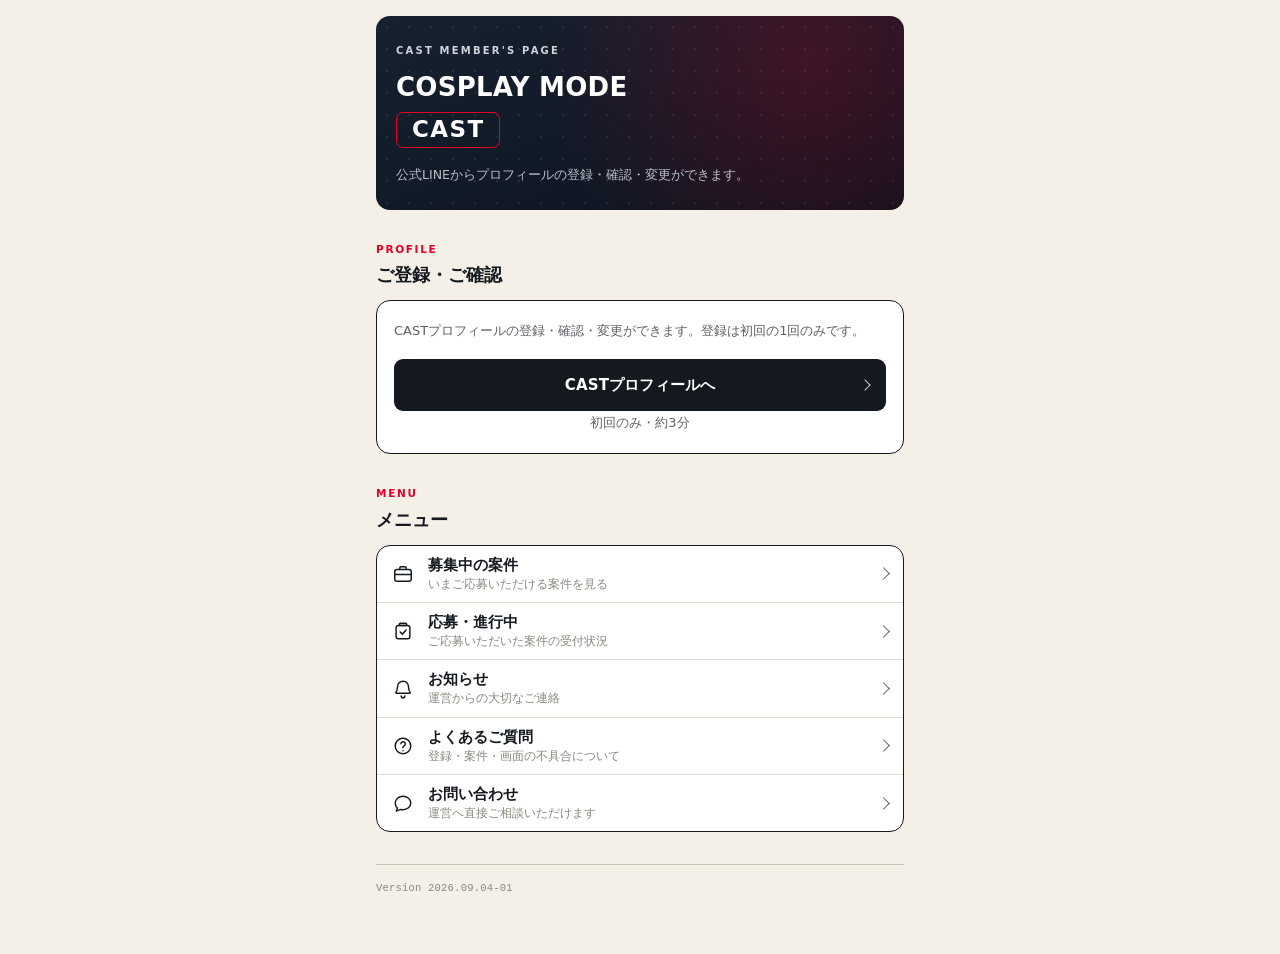
==== commit 6521a44c: "style: 生成りの地・濃紺の面・赤は小さくの構成に組み直す 赤い主ボタンと黒ベタが強すぎたため、色の役割を割り当て直した。  - 地色を生成り #f4f0e7 に。カードは白のまま、黒 1.5px" ====
--- a/index.html
+++ b/index.html
@@ -4,8 +4,8 @@
 <meta charset="utf-8">
 <meta name="viewport" content="width=device-width, initial-scale=1, viewport-fit=cover">
 <meta name="robots" content="noindex, nofollow">
-<meta name="theme-color" content="#ffffff" media="(prefers-color-scheme: light)">
-<meta name="theme-color" content="#0e0e10" media="(prefers-color-scheme: dark)">
+<meta name="theme-color" content="#f4f0e7" media="(prefers-color-scheme: light)">
+<meta name="theme-color" content="#12151b" media="(prefers-color-scheme: dark)">
 <title>COSPLAY MODE CAST</title>
 <link rel="stylesheet" href="assets/app.css">
 </head>
@@ -16,15 +16,16 @@
 <header class="hero">
 <p class="hero-en">CAST MEMBER'S PAGE</p>
 <h1><span class="l1">COSPLAY MODE</span><span class="tag">CAST</span></h1>
-<p class="hero-sub">この画面は公式LINEのメニューから開いてご利用ください。</p>
+<p class="hero-sub">公式LINEからプロフィールの登録・確認・変更ができます。</p>
 </header>
 
 <div class="sec"><p class="sec-en">PROFILE</p><h2>ご登録・ご確認</h2></div>
 <div class="panel">
 <p>CASTプロフィールの登録・確認・変更ができます。登録は初回の1回のみです。</p>
 <div class="actions">
-<a class="btn btn-primary" href="profile/">CASTプロフィールへ<span class="btn-sub">REGISTER — 初回のみ・3分</span></a>
+<a class="btn btn-primary" href="profile/">CASTプロフィールへ<span class="chev"></span></a>
 </div>
+<p class="btn-note">初回のみ・約3分</p>
 </div>
 
 <div class="sec"><p class="sec-en">MENU</p><h2>メニュー</h2></div>
--- a/assets/app.css
+++ b/assets/app.css
@@ -1,58 +1,58 @@
 /* COSPLAY MODE CAST — LIFF 共通スタイル
 
-   ブランドの芯は募集LP（cast.cosplaymode.net）から
-   - 赤 #e60028・黒 #101010・英字大文字の節ラベル・角ばった押しボタン
-   画面としての作りは Weverse から
-   - 土台は色を持たない。余白で区切る。面だけ丸める。文字の太さで階層を作る
-
-   守ること
-   - 赤は「押せるもの」と「必須」にだけ使う。飾りに使わない
-   - 黒地の上で赤い文字を使わない。コントラストが 3.4:1 しかなく、
-     細い字だと境界が滲んで読みづらい。黒地で赤を出すときは面（座布団）にする
+   組み立ての考えかた
+   - 地は生成り、面は白、押せるものは濃紺。赤は「小さく・少なく」
+   - 赤を押しボタンに使わない。節ラベルと CAST の囲み、必須バッジだけに残す
+     （赤い面が大きいと目が痛くなる。前の版の反省）
+   - 濃紺の上で赤い文字を使わない。コントラストが足りず境界が滲む
+   - カードは黒の縁で締める。影とグラデーションでは区切らない
    - 入力欄の文字は 16px を下回らせない。iOS が勝手にズームする
 
    目次
      1. トークン        8. ボタン
      2. 土台            9. 箱
-     3. ブランド表示   10. 明細
+     3. 入口の名乗り   10. 明細
      4. 節の見出し     11. 質問と答え
      5. 一覧           12. 空・読み込み中
      6. 進捗           13. フッター
      7. 入力           14. 出現
 */
 
+/* ===== 1. トークン ===== */
+
 :root {
   /* 紙 */
-  --paper: #ffffff;
-  --paper-2: #f5f4f1;   /* LP の地色。答えの面・押下 */
-  --paper-3: #efedea;
+  --paper: #f4f0e7;      /* ページ地。生成り */
+  --surface: #ffffff;    /* カード */
+  --surface-2: #f0ebe1;  /* 答えの面・押下 */
+  --field-bg: #ffffff;
 
   /* 墨 */
-  --ink: #101010;
-  --ink-sub: #6e6e6e;
-  --ink-mute: #9a9a9a;
+  --ink: #14181f;        /* 文字・カードの縁・押しボタン */
+  --ink-sub: #5f6068;
+  --ink-mute: #8b887f;
 
   /* 罫 */
-  --line: #e7e5e1;
-  --line-strong: #d3d0ca;
-
-  /* ブランド */
+  --edge: #14181f;       /* カードの外枠。太くはっきり締める */
+  --rule: #e2ddd1;       /* カードの中の仕切り */
+  --rule-strong: #c9c2b2;
+
+  /* ブランド。小さく使う */
   --red: #e60028;
-  --red-ink: #ffffff;
-  --red-soft: #fdecef;
-  --red-line: #f7ccd4;
+  --red-soft: #fbe9ec;
 
   /* 状態 */
-  --ok: #0d7a4f;
-  --ok-soft: #ebf5f0;
-  --ok-line: #c3e2d3;
-  --err: #c8102e;
-  --err-soft: #fdecee;
-  --err-line: #f7ccd2;
-
-  /* かたち。押せるものは角ばらせ、面だけ丸める */
-  --r-box: 14px;
-  --r-hit: 3px;
+  --ok: #0d6b48;
+  --ok-soft: #e9f2ed;
+  --err: #c0122c;
+  --err-soft: #fbeaec;
+
+  /* かたち */
+  --r-box: 14px;   /* カード・一覧 */
+  --r-hit: 9px;    /* ボタン */
+  --r-in: 7px;     /* 入力欄・選択肢 */
+
+  --bw: 1.5px;     /* カードの外枠の太さ */
 
   --font: "Hiragino Sans", "Hiragino Kaku Gothic ProN", "Noto Sans JP", "Yu Gothic", system-ui, sans-serif;
   --mono: ui-monospace, SFMono-Regular, Menlo, monospace;
@@ -60,30 +60,30 @@
 
 @media (prefers-color-scheme: dark) {
   :root {
-    --paper: #0e0e10;
-    --paper-2: #1a1a1d;
-    --paper-3: #232327;
-
-    --ink: #f2f2f3;
-    --ink-sub: #a8a8ad;
-    --ink-mute: #7c7c83;
-
-    --line: #2a2a2e;
-    --line-strong: #3d3d43;
+    --paper: #12151b;
+    --surface: #1a1e26;
+    --surface-2: #222731;
+    --field-bg: #1f242d;
+
+    --ink: #f1eee8;
+    --ink-sub: #a9a79f;
+    --ink-mute: #85837c;
+
+    --edge: #3a4150;
+    --rule: #2b313b;
+    --rule-strong: #434a57;
 
     --red: #ff3d5e;
-    --red-ink: #1a0206;
-    --red-soft: #2b0d13;
-    --red-line: #45151f;
+    --red-soft: #2c1017;
 
     --ok: #4fc48c;
     --ok-soft: #0f2318;
-    --ok-line: #204534;
     --err: #ff7a6d;
     --err-soft: #2b1310;
-    --err-line: #4d211c;
   }
 }
+
+/* ===== 2. 土台 ===== */
 
 * { box-sizing: border-box; }
 
@@ -107,19 +107,20 @@
 
 a { color: var(--red); text-underline-offset: 2px; }
 
+/* 山括弧。一覧・アコーディオン・ボタンで使い回す */
 .chev {
   flex: none;
-  width: 7px;
-  height: 7px;
-  border-top: 1.4px solid var(--ink-mute);
-  border-right: 1.4px solid var(--ink-mute);
+  width: 8px;
+  height: 8px;
+  border-top: 1.6px solid currentColor;
+  border-right: 1.6px solid currentColor;
   transform: rotate(45deg);
+  color: var(--ink-mute);
 }
 
 [hidden] { display: none !important; }
 
-/* ---- 上部のブランド帯 ---- */
-
+/* 上部のブランド帯（入口以外） */
 .topbar {
   position: sticky;
   top: 0;
@@ -129,7 +130,7 @@
   background: color-mix(in srgb, var(--paper) 88%, transparent);
   backdrop-filter: blur(12px);
   -webkit-backdrop-filter: blur(12px);
-  border-bottom: 1px solid var(--line);
+  border-bottom: 1px solid var(--rule);
 }
 .topbar-inner {
   max-width: 560px;
@@ -149,119 +150,142 @@
 }
 .wordmark em { font-style: normal; color: var(--red); }
 
-/* ---- 入口の黒カード（LPの黒帯 × Weverseの大きな面） ---- */
-
-/* 入口の黒カード。ここは明暗どちらでも黒のままなので、
-   トークンではなく実際の色を直接書く。
-   赤は文字に使わず、CAST の座布団としてだけ出す（黒地に赤文字は滲む）。 */
+/* ===== 3. 入口の名乗り ===== */
+
+/* 濃紺の面。明暗どちらでも濃紺のままなので、ここだけ実際の色を直接書く。
+   点の格子とうっすらした赤い光で、のっぺりさせない。 */
 .hero {
-  background: #101010;
-  /* 暗い配色のときページ地と同化するので、常に薄い縁を持たせる。
-     明るい配色では黒に沈んで見えない */
-  border: 1px solid #232326;
+  position: relative;
+  overflow: hidden;
   border-radius: var(--r-box);
-  padding: 24px 20px 22px;
-  margin: 0 0 26px;
-}
+  padding: 26px 20px 24px;
+  margin: 0 0 30px;
+  background:
+    radial-gradient(circle at 82% 22%, rgba(230, 0, 40, 0.22), transparent 58%),
+    radial-gradient(circle, rgba(255, 255, 255, 0.085) 1px, transparent 1.3px) 0 0 / 22px 22px,
+    linear-gradient(158deg, #17212f 0%, #101825 62%, #0d131d 100%);
+}
+
 .hero-en {
-  font-size: 9.5px;
-  font-weight: 800;
-  letter-spacing: 0.2em;
-  color: #8d8884;
+  font-size: 10px;
+  font-weight: 700;
+  letter-spacing: 0.22em;
+  color: #cfd3da;
   margin: 0 0 12px;
 }
+
 .hero h1 {
-  font-size: 25px;
+  margin: 0 0 16px;
+  font-size: 26px;
   font-weight: 900;
-  line-height: 1.2;
-  letter-spacing: 0.02em;
+  line-height: 1.16;
+  letter-spacing: 0.01em;
   color: #ffffff;
-  margin: 0 0 14px;
 }
 .hero h1 .l1 { display: block; }
+/* CAST は赤の囲みに白文字。赤を線にとどめ、文字は白のまま読ませる */
 .hero h1 .tag {
   display: inline-block;
-  margin-top: 7px;
-  padding: 1px 11px 3px;
-  border-radius: 2px;
-  background: #e60028;   /* 白抜きの座布団。白 on この赤で 4.6:1 */
+  margin-top: 10px;
+  padding: 3px 15px 5px;
+  font-size: 23px;
+  letter-spacing: 0.06em;
+  border: 1.5px solid #e60028;
+  border-radius: 7px;
   color: #ffffff;
 }
+
 .hero-sub {
-  font-size: 12px;
+  font-size: 12.5px;
   line-height: 1.7;
-  color: #a9a5a1;
+  color: #b9bec6;
   margin: 0;
 }
 
-/* ---- 節の見出し（英字ラベル＋日本語） ---- */
-
-.sec { margin: 28px 0 10px; }
-.sec:first-child { margin-top: 0; }
+/* ===== 4. 節の見出し ===== */
+
+.sec { margin: 30px 0 12px; }
 .sec-en {
-  font-size: 9.5px;
+  font-size: 10.5px;
   font-weight: 800;
-  letter-spacing: 0.18em;
+  letter-spacing: 0.16em;
   color: var(--red);
-  margin: 0 0 3px;
+  margin: 0 0 4px;
 }
 .sec h2 {
-  font-size: 15px;
+  font-size: 18px;
   font-weight: 800;
-  line-height: 1.5;
+  line-height: 1.45;
   margin: 0;
 }
-/* ページの題。節ラベルと同じ作りのまま、大きさだけ上げる */
+/* ページの題。節ラベルと同じ作りのまま大きさだけ上げる */
 .sec-lead { margin-top: 0; }
-.sec-lead h2 { font-size: 19px; line-height: 1.4; }
-
-h1 { font-size: 20px; font-weight: 800; line-height: 1.4; margin: 0 0 8px; }
-h2 { font-size: 15px; font-weight: 800; line-height: 1.5; margin: 28px 0 10px; }
-h3 { font-size: 14px; font-weight: 800; line-height: 1.5; margin: 0 0 6px; }
+.sec-lead h2 { font-size: 21px; }
+
+h1 { font-size: 21px; font-weight: 800; line-height: 1.4; margin: 0 0 8px; }
+h2 { font-size: 16px; font-weight: 800; line-height: 1.5; margin: 26px 0 10px; }
+h3 { font-size: 14.5px; font-weight: 800; line-height: 1.5; margin: 0 0 6px; }
 
 .lead {
   color: var(--ink-sub);
   font-size: 13px;
-  line-height: 1.8;
+  line-height: 1.85;
   margin: 0 0 18px;
 }
 
-/* ---- 一覧 ---- */
+/* 状態の札 */
+.pill {
+  display: inline-block;
+  flex: none;
+  font-size: 11px;
+  font-weight: 700;
+  line-height: 1.9;
+  padding: 0 12px;
+  border-radius: 999px;
+  border: 1px solid var(--rule-strong);
+  color: var(--ink-sub);
+  background: var(--surface);
+  white-space: nowrap;
+}
+.pill.on { border-color: var(--ok); color: var(--ok); background: var(--ok-soft); }
+.pill.wait { border-color: var(--red); color: var(--red); background: var(--red-soft); }
+
+/* ===== 5. 一覧 ===== */
 
 .menu {
   list-style: none;
   margin: 0;
   padding: 0;
-  background: var(--paper);
-  border: 1px solid var(--line);
+  background: var(--surface);
+  border: var(--bw) solid var(--edge);
   border-radius: var(--r-box);
   overflow: hidden;
 }
-.menu li + li { border-top: 1px solid var(--line); }
+.menu li + li { border-top: 1px solid var(--rule); }
 .menu a {
   display: flex;
   align-items: center;
-  gap: 12px;
-  min-height: 46px;
-  padding: 8px 14px;
+  gap: 14px;
+  min-height: 50px;
+  padding: 9px 15px;
   color: var(--ink);
   text-decoration: none;
 }
-.menu a:active { background: var(--paper-2); }
-.menu .ico { flex: none; width: 20px; height: 20px; color: var(--ink-mute); }
-.menu .m-title { flex: 1; font-size: 14px; font-weight: 700; line-height: 1.45; }
+.menu a:active { background: var(--surface-2); }
+.menu .ico { flex: none; width: 22px; height: 22px; color: var(--ink); }
+.menu .m-title { flex: 1; font-size: 14.5px; font-weight: 700; line-height: 1.45; }
 .menu .m-desc {
   display: block;
-  font-size: 11px;
+  font-size: 11.5px;
   font-weight: 400;
   color: var(--ink-mute);
-  line-height: 1.45;
-}
-
-/* ---- 進捗 ----
-   丸に数字・済みはチェック。LPの 01/02/03 より、
-   「いまどこか・あと何段か」が一目で分かるのでこちらを採る。 */
-
+  line-height: 1.5;
+}
+.menu .chev { width: 9px; height: 9px; color: var(--ink-sub); }
+
+/* ===== 6. 進捗 ===== */
+
+/* 丸に数字・済みはチェック。いまどこか・あと何段かが一目で分かる形を採る */
 .steps {
   display: flex;
   margin: 0 0 26px;
@@ -284,7 +308,7 @@
   left: -50%;
   width: 100%;
   height: 1.5px;
-  background: var(--line-strong);
+  background: var(--rule-strong);
 }
 .steps li:first-child::before { display: none; }
 
@@ -297,7 +321,7 @@
   margin: 0 auto 6px;
   border-radius: 999px;
   background: var(--paper);
-  border: 1.5px solid var(--line-strong);
+  border: 1.5px solid var(--rule-strong);
   color: var(--ink-mute);
   font-size: 12px;
   font-weight: 700;
@@ -305,18 +329,14 @@
 }
 .steps .t { display: block; }
 
-.steps li.on { color: var(--red); font-weight: 700; }
+.steps li.on { color: var(--ink); font-weight: 700; }
 .steps li.on .no {
-  background: var(--red);
-  border-color: var(--red);
-  color: var(--red-ink);
+  background: var(--ink);
+  border-color: var(--ink);
+  color: var(--surface);
 }
 .steps li.done { color: var(--ok); }
-.steps li.done .no {
-  background: var(--ok);
-  border-color: var(--ok);
-  font-size: 0;
-}
+.steps li.done .no { background: var(--ok); border-color: var(--ok); font-size: 0; }
 .steps li.done .no::after {
   content: "";
   position: absolute;
@@ -328,29 +348,28 @@
   border-bottom: 1.8px solid #fff;
   transform: rotate(40deg);
 }
-/* ここまで進んだ段の線は済みの色にする */
 .steps li.done::before,
 .steps li.on::before { background: var(--ok); }
 
-/* ---- 入力 ---- */
+/* ===== 7. 入力 ===== */
 
 .field { margin: 0 0 18px; }
 .field > label,
-.field > .label { display: block; font-size: 12.5px; font-weight: 700; margin-bottom: 6px; }
+.field > .label { display: block; font-size: 13px; font-weight: 700; margin-bottom: 7px; }
 
 .req, .opt {
   display: inline-block;
-  font-size: 9.5px;
+  font-size: 10px;
   font-weight: 800;
   letter-spacing: 0.06em;
-  border-radius: 2px;
-  padding: 0 5px;
+  border-radius: 3px;
+  padding: 0 6px;
   margin-left: 6px;
-  line-height: 16px;
+  line-height: 17px;
   vertical-align: 2px;
 }
-.req { color: var(--red-ink); background: var(--red); }
-.opt { color: var(--ink-mute); background: var(--paper-2); font-weight: 400; }
+.req { color: #ffffff; background: var(--red); }
+.opt { color: var(--ink-mute); background: var(--surface-2); font-weight: 400; }
 
 .hint { font-size: 11.5px; line-height: 1.7; color: var(--ink-mute); margin: 5px 0 0; }
 
@@ -361,9 +380,9 @@
   font-size: 16px;
   line-height: 1.5;
   color: var(--ink);
-  background: var(--paper);
-  border: 1px solid var(--line-strong);
-  border-radius: var(--r-hit);
+  background: var(--field-bg);
+  border: 1px solid var(--rule-strong);
+  border-radius: var(--r-in);
   padding: 12px 13px;
   appearance: none;
   transition: border-color 0.15s ease, box-shadow 0.15s ease;
@@ -379,13 +398,13 @@
   background-repeat: no-repeat;
 }
 input:focus, select:focus, textarea:focus {
-  border-color: var(--red);
-  box-shadow: 0 0 0 3px var(--red-soft);
+  border-color: var(--ink);
+  box-shadow: 0 0 0 3px var(--surface-2);
   outline: none;
 }
 input:focus-visible, select:focus-visible, textarea:focus-visible,
 button:focus-visible, a:focus-visible, summary:focus-visible {
-  outline: 2px solid var(--red);
+  outline: 2px solid var(--ink);
   outline-offset: 2px;
 }
 
@@ -399,19 +418,21 @@
   align-items: center;
   gap: 7px;
   font-size: 13px;
-  border: 1px solid var(--line-strong);
-  border-radius: var(--r-hit);
+  border: 1px solid var(--rule-strong);
+  border-radius: var(--r-in);
   padding: 8px 13px;
   cursor: pointer;
-  background: var(--paper);
-}
-.choices input { accent-color: var(--red); margin: 0; }
+  background: var(--surface);
+}
+.choices input { accent-color: var(--ink); margin: 0; }
 .choices label:has(input:checked) {
-  border-color: var(--red);
-  background: var(--red-soft);
-  color: var(--red);
+  border-color: var(--ink);
+  background: var(--ink);
+  color: var(--surface);
   font-weight: 700;
 }
+/* 濃紺の上では四角も反転させる。同色だと枠が消える */
+.choices label:has(input:checked) input { accent-color: var(--surface); }
 
 .check {
   display: flex;
@@ -419,95 +440,115 @@
   align-items: flex-start;
   font-size: 13px;
   line-height: 1.7;
-  background: var(--paper-2);
-  border: 1px solid var(--line);
-  border-radius: var(--r-hit);
+  background: var(--surface);
+  border: 1px solid var(--rule-strong);
+  border-radius: var(--r-in);
   padding: 13px 14px;
   cursor: pointer;
 }
-.check input { margin: 5px 0 0; accent-color: var(--red); flex: none; }
+.check input { margin: 5px 0 0; accent-color: var(--ink); flex: none; }
+.check:has(input:checked) { border-color: var(--ink); }
 
 .field.bad input, .field.bad select, .field.bad textarea { border-color: var(--err); }
 .err-msg { display: none; font-size: 12.5px; line-height: 1.7; color: var(--err); margin: 6px 0 0; }
 .field.bad .err-msg { display: block; }
 
-/* ---- ボタン（LP：角ばり＋英字の副題） ---- */
-
-.actions { display: flex; gap: 8px; margin-top: 22px; }
+/* ===== 8. ボタン ===== */
+
+/* 押せるものは濃紺。赤は使わない */
+.actions { display: flex; gap: 8px; margin-top: 20px; }
 .actions .btn { flex: 1; }
 
 .btn {
+  position: relative;
   display: inline-flex;
-  flex-direction: column;
   align-items: center;
   justify-content: center;
-  gap: 2px;
   font: inherit;
-  font-size: 14px;
+  font-size: 15px;
   font-weight: 800;
-  letter-spacing: 0.02em;
-  min-height: 48px;
-  padding: 10px 18px;
+  letter-spacing: 0.01em;
+  min-height: 52px;
+  padding: 12px 34px;
   border-radius: var(--r-hit);
-  border: 1px solid transparent;
+  border: 1.5px solid transparent;
   cursor: pointer;
   text-decoration: none;
   text-align: center;
   transition: opacity 0.12s ease;
 }
-.btn-sub {
-  font-size: 9.5px;
-  font-weight: 600;
-  letter-spacing: 0.1em;
-  opacity: 0.72;
-}
-.btn-primary { background: var(--red); color: var(--red-ink); }
-.btn-secondary { background: var(--paper); color: var(--ink); border-color: var(--line-strong); }
+.btn .chev {
+  position: absolute;
+  right: 16px;
+  color: currentColor;
+  opacity: 0.75;
+}
+.btn-primary { background: var(--ink); color: var(--surface); }
+.btn-secondary { background: var(--surface); color: var(--ink); border-color: var(--ink); }
 .btn:active { opacity: 0.78; }
 .btn:disabled { opacity: 0.45; cursor: default; }
 
-/* ---- 箱 ---- */
+/* ボタンの下に置く一言。ボタンの中に詰め込まない */
+.btn-note {
+  text-align: center;
+  font-size: 11.5px;
+  line-height: 1.7;
+  color: var(--ink-mute);
+  margin: 9px 0 0;
+}
+
+/* ===== 9. 箱 ===== */
 
 .panel {
-  background: var(--paper);
-  border: 1px solid var(--line);
+  background: var(--surface);
+  border: var(--bw) solid var(--edge);
   border-radius: var(--r-box);
-  padding: 16px;
-  margin: 0 0 12px;
-}
-.panel p { margin: 0; font-size: 13px; line-height: 1.8; color: var(--ink-sub); }
-.panel .summary { margin: 12px 0 0; }
+  padding: 18px 17px;
+  margin: 0 0 14px;
+}
+.panel p { margin: 0; font-size: 13px; line-height: 1.85; color: var(--ink-sub); }
+.panel .summary { margin: 14px 0 0; }
 .panel .actions { margin-top: 16px; }
+/* 見出しと状態の札を同じ行に並べる */
+.panel-head {
+  display: flex;
+  align-items: flex-start;
+  justify-content: space-between;
+  gap: 12px;
+  margin: 0 0 8px;
+}
+.panel-head h3 { margin: 0; }
 
 .notice {
-  background: var(--paper-2);
+  background: var(--surface);
+  border: 1px solid var(--rule-strong);
   border-left: 3px solid var(--red);
-  border-radius: 0 var(--r-hit) var(--r-hit) 0;
+  border-radius: 0 var(--r-in) var(--r-in) 0;
   padding: 12px 14px;
   font-size: 12.5px;
-  line-height: 1.8;
+  line-height: 1.85;
   margin: 0 0 14px;
 }
 .notice.done { border-left-color: var(--ok); background: var(--ok-soft); }
 
 .error-box {
   background: var(--err-soft);
-  border-left: 3px solid var(--err);
-  border-radius: 0 var(--r-hit) var(--r-hit) 0;
+  border: 1px solid var(--err);
+  border-radius: var(--r-in);
   padding: 13px 14px;
   margin: 0 0 14px;
   font-size: 13px;
-  line-height: 1.8;
+  line-height: 1.85;
 }
 .error-box p { margin: 0 0 8px; }
 .error-box .meta { font-family: var(--mono); font-size: 11.5px; color: var(--ink-sub); margin: 0; }
 
-/* ---- 明細 ---- */
-
-.summary { border-top: 1px solid var(--line); margin: 0 0 8px; }
+/* ===== 10. 明細 ===== */
+
+.summary { border-top: 1px solid var(--rule); margin: 0 0 8px; }
 .summary dl { display: grid; grid-template-columns: 8em 1fr; margin: 0; }
 .summary dt, .summary dd {
-  border-bottom: 1px solid var(--line);
+  border-bottom: 1px solid var(--rule);
   padding: 11px 0;
   margin: 0;
   font-size: 13px;
@@ -517,21 +558,21 @@
 .summary dd { word-break: break-word; font-weight: 500; }
 .summary dd:empty::before { content: "未入力"; color: var(--ink-mute); font-weight: 400; }
 
-/* ---- 質問と答え ---- */
+/* ===== 11. 質問と答え ===== */
 
 .accordion {
-  background: var(--paper);
-  border: 1px solid var(--line);
+  background: var(--surface);
+  border: var(--bw) solid var(--edge);
   border-radius: var(--r-box);
   overflow: hidden;
-  margin: 0 0 12px;
-}
-.accordion details + details { border-top: 1px solid var(--line); }
+  margin: 0 0 14px;
+}
+.accordion details + details { border-top: 1px solid var(--rule); }
 .accordion summary {
   display: flex;
   align-items: center;
   gap: 14px;
-  padding: 13px 15px;
+  padding: 14px 15px;
   font-size: 13.5px;
   font-weight: 700;
   line-height: 1.55;
@@ -539,57 +580,60 @@
   list-style: none;
 }
 .accordion summary::-webkit-details-marker { display: none; }
-.accordion summary:active { background: var(--paper-2); }
+.accordion summary:active { background: var(--surface-2); }
 .accordion summary .chev {
   margin-left: auto;
+  width: 9px;
+  height: 9px;
+  color: var(--ink-sub);
   transform: rotate(135deg);
   transition: transform 0.18s ease;
   position: relative;
-  top: -2px;
+  top: -3px;
 }
 .accordion details[open] summary .chev { transform: rotate(-45deg); top: 2px; }
 .accordion .acc-body {
-  background: var(--paper-2);
-  border-top: 1px solid var(--line);
-  padding: 13px 15px;
+  background: var(--surface-2);
+  border-top: 1px solid var(--rule);
+  padding: 14px 15px;
   font-size: 13px;
-  line-height: 1.85;
+  line-height: 1.9;
   color: var(--ink-sub);
 }
 .accordion .acc-body p { margin: 0; }
 
-/* ---- 空・読み込み中 ---- */
+/* ===== 12. 空・読み込み中 ===== */
 
 .empty {
   text-align: center;
-  margin: 0 0 12px;
+  margin: 0 0 14px;
   padding: 40px 20px;
   color: var(--ink-sub);
-  background: var(--paper);
-  border: 1px solid var(--line);
+  background: var(--surface);
+  border: var(--bw) solid var(--edge);
   border-radius: var(--r-box);
 }
 .empty strong { display: block; font-size: 15px; font-weight: 800; color: var(--ink); margin-bottom: 8px; }
-.empty p { margin: 0 0 18px; font-size: 13px; line-height: 1.8; }
+.empty p { margin: 0 0 18px; font-size: 13px; line-height: 1.85; }
 .empty .btn { width: 100%; }
 
 .loading { padding: 36px 0 60px; color: var(--ink-mute); font-size: 12.5px; text-align: center; }
 .skeleton {
   height: 13px;
-  border-radius: 2px;
+  border-radius: 3px;
   margin: 0 auto 11px;
-  background: linear-gradient(90deg, var(--paper-2) 25%, var(--paper-3) 50%, var(--paper-2) 75%);
+  background: linear-gradient(90deg, var(--surface-2) 25%, var(--surface) 50%, var(--surface-2) 75%);
   background-size: 300% 100%;
   animation: shimmer 1.4s linear infinite;
 }
 @keyframes shimmer { from { background-position: 150% 0; } to { background-position: -150% 0; } }
 
-/* ---- フッター ---- */
+/* ===== 13. フッター ===== */
 
 .foot {
   margin-top: 32px;
   padding-top: 14px;
-  border-top: 1px solid var(--line);
+  border-top: 1px solid var(--rule-strong);
   font-size: 10.5px;
   color: var(--ink-mute);
   display: flex;
@@ -598,7 +642,9 @@
   gap: 6px 14px;
 }
 .foot #version { font-family: var(--mono); letter-spacing: 0.02em; }
-.foot a { color: var(--ink-sub); text-decoration: none; border-bottom: 1px solid var(--line-strong); }
+.foot a { color: var(--ink-sub); text-decoration: none; border-bottom: 1px solid var(--rule-strong); }
+
+/* ===== 14. 出現 ===== */
 
 main, .topbar { animation: rise 0.3s cubic-bezier(0.22, 0.8, 0.3, 1) both; }
 @keyframes rise { from { opacity: 0; transform: translateY(5px); } to { opacity: 1; transform: none; } }
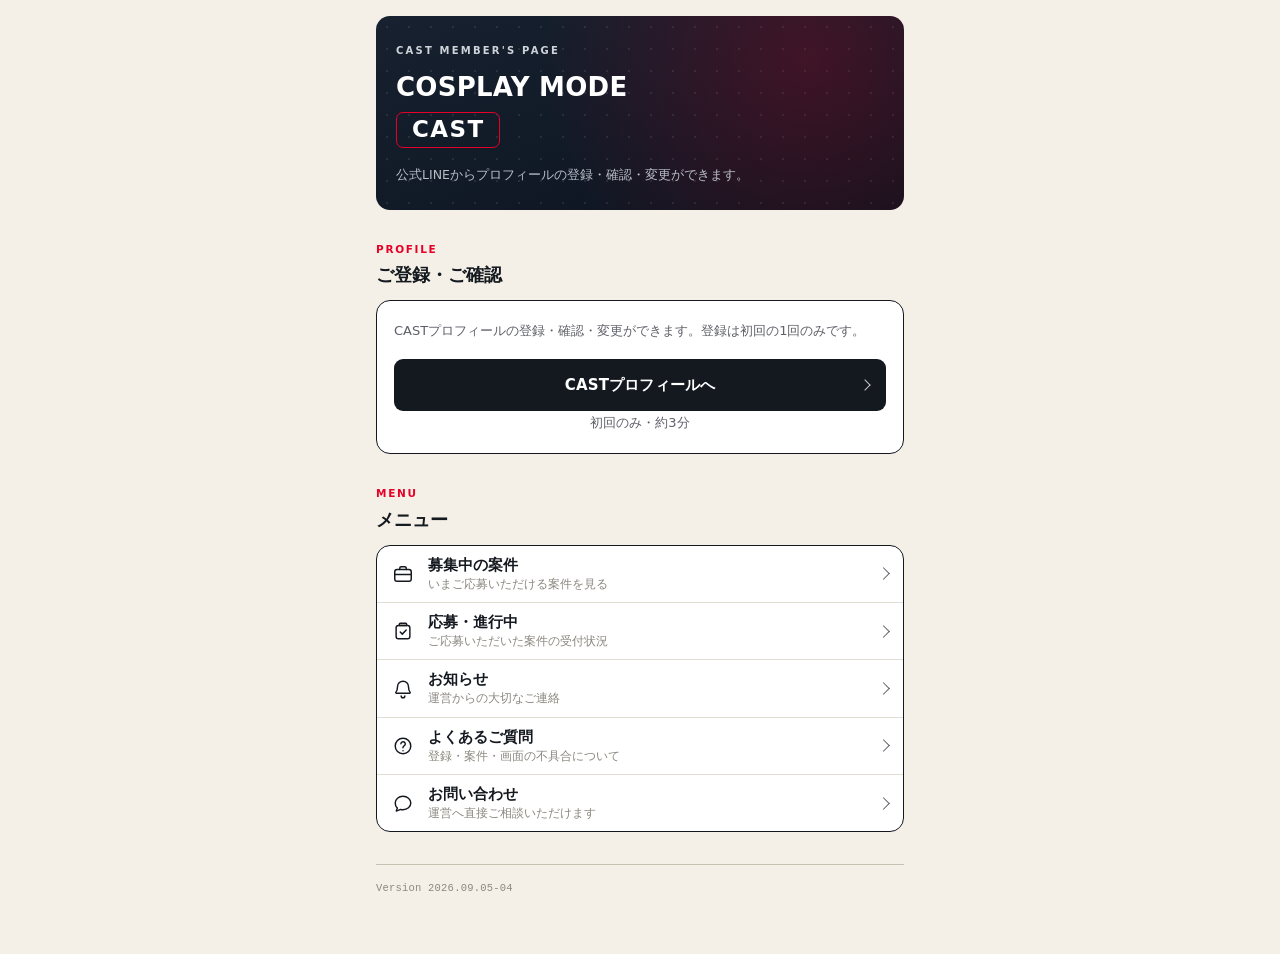
==== commit 211b6e95: "fix(cache): アセットのURLに版数を付け、古いJSを掴み続ける状態をなくす ファイル名が変わらないため、端末やLINE内ブラウザが古い app.js / profile.js をキャッシュ" ====
--- a/index.html
+++ b/index.html
@@ -7,7 +7,7 @@
 <meta name="theme-color" content="#f4f0e7" media="(prefers-color-scheme: light)">
 <meta name="theme-color" content="#12151b" media="(prefers-color-scheme: dark)">
 <title>COSPLAY MODE CAST</title>
-<link rel="stylesheet" href="assets/app.css">
+<link rel="stylesheet" href="assets/app.css?v=2026.09.05-04">
 </head>
 <body>
 <div class="wrap">
@@ -66,7 +66,8 @@
 </main>
 <footer class="foot"><span id="version"></span></footer>
 </div>
-<script src="assets/config.js"></script>
-<script src="assets/app.js"></script>
+<script src="https://static.line-scdn.net/liff/edge/2/sdk.js"></script>
+<script src="assets/config.js?v=2026.09.05-04"></script>
+<script src="assets/app.js?v=2026.09.05-04"></script>
 </body>
 </html>
--- a/assets/app.css
+++ b/assets/app.css
@@ -469,7 +469,7 @@
   font-weight: 800;
   letter-spacing: 0.01em;
   min-height: 52px;
-  padding: 12px 34px;
+  padding: 12px 18px;
   border-radius: var(--r-hit);
   border: 1.5px solid transparent;
   cursor: pointer;
@@ -477,6 +477,9 @@
   text-align: center;
   transition: opacity 0.12s ease;
 }
+/* 山括弧のあるボタンだけ左右に余白を足す。
+   全部のボタンに足すと「登録を完了する」が2行に折れる */
+.btn:has(.chev) { padding-left: 34px; padding-right: 34px; }
 .btn .chev {
   position: absolute;
   right: 16px;
@@ -507,6 +510,8 @@
   margin: 0 0 14px;
 }
 .panel p { margin: 0; font-size: 13px; line-height: 1.85; color: var(--ink-sub); }
+/* お知らせのように段落が続く箱で、行が詰まって読めなくなるのを防ぐ */
+.panel p + p { margin-top: 11px; }
 .panel .summary { margin: 14px 0 0; }
 .panel .actions { margin-top: 16px; }
 /* 見出しと状態の札を同じ行に並べる */
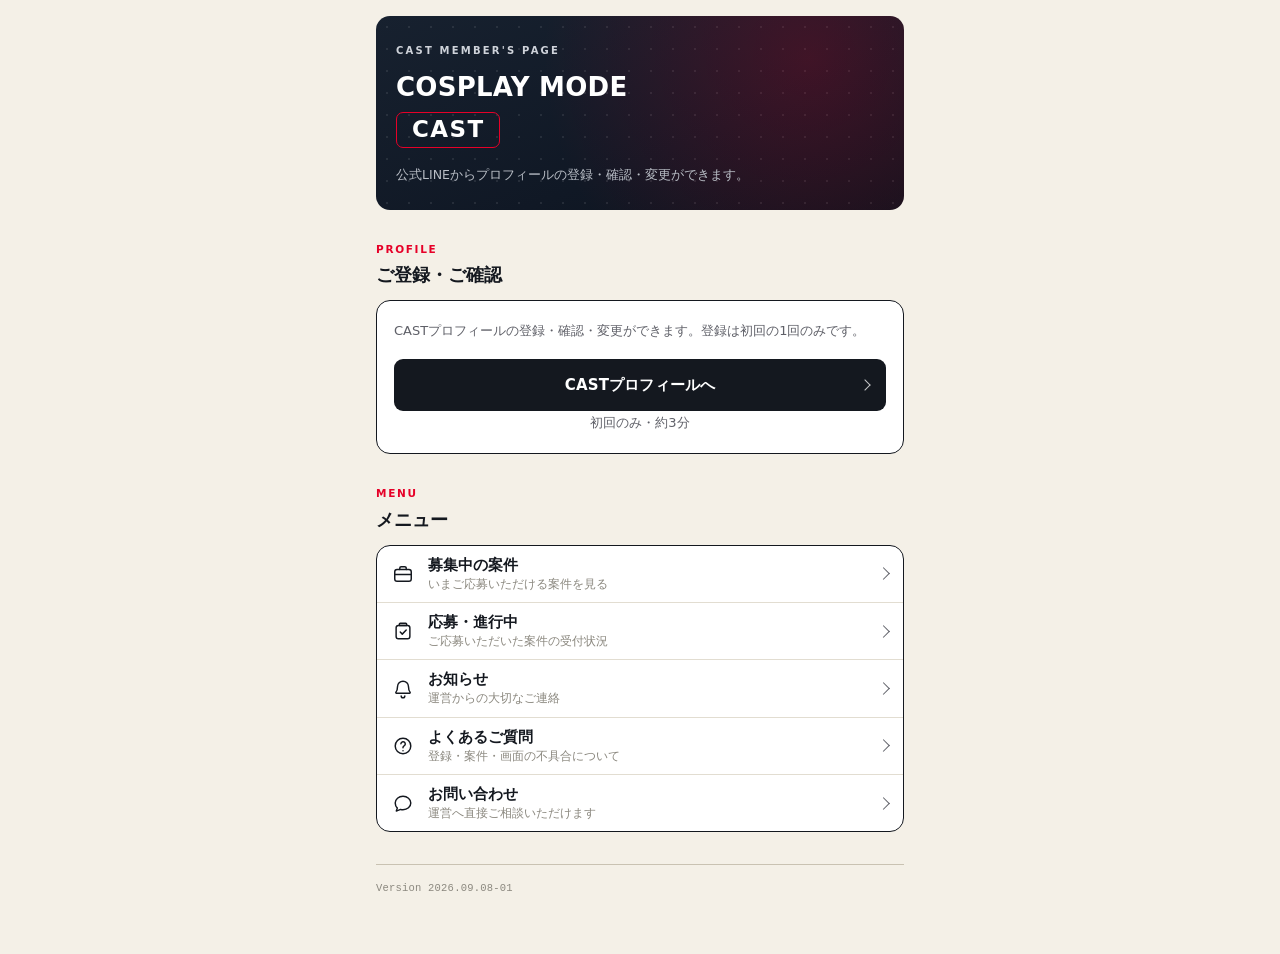
==== commit af330d94: "perf(ui): 接続の下準備を先に始めて表示を早める ページを開いた瞬間に、GASとLIFFのSDKへの接続（DNS・TLS）を 裏で済ませておく。実際の通信のときに握手が終わっているので、 その" ====
--- a/index.html
+++ b/index.html
@@ -7,6 +7,7 @@
 <meta name="theme-color" content="#f4f0e7" media="(prefers-color-scheme: light)">
 <meta name="theme-color" content="#12151b" media="(prefers-color-scheme: dark)">
 <title>COSPLAY MODE CAST</title>
+<link rel="preconnect" href="https://static.line-scdn.net">
 <link rel="stylesheet" href="assets/app.css?v=2026.09.05-04">
 </head>
 <body>
--- a/assets/app.css
+++ b/assets/app.css
@@ -488,6 +488,8 @@
 }
 .btn-primary { background: var(--ink); color: var(--surface); }
 .btn-secondary { background: var(--surface); color: var(--ink); border-color: var(--ink); }
+/* 「次にこれを押す」と分かる色。同じ色のボタンが並ぶと押し間違える */
+.btn-go { background: var(--ok); color: #fff; border-color: var(--ok); }
 .btn:active { opacity: 0.78; }
 .btn:disabled { opacity: 0.45; cursor: default; }
 
@@ -535,6 +537,9 @@
   margin: 0 0 14px;
 }
 .notice.done { border-left-color: var(--ok); background: var(--ok-soft); }
+.notice.notice-go { border-left-color: var(--ok); background: var(--ok-soft); }
+/* 案内文の中で、いちばん注意して読んでほしい一文 */
+.alert { color: var(--red); font-weight: 700; }
 
 .error-box {
   background: var(--err-soft);
@@ -606,6 +611,8 @@
   color: var(--ink-sub);
 }
 .accordion .acc-body p { margin: 0; }
+/* 回答が複数段落になるものがあるので、続く段落に余白を入れる */
+.accordion .acc-body p + p { margin-top: 11px; }
 
 /* ===== 12. 空・読み込み中 ===== */
 
